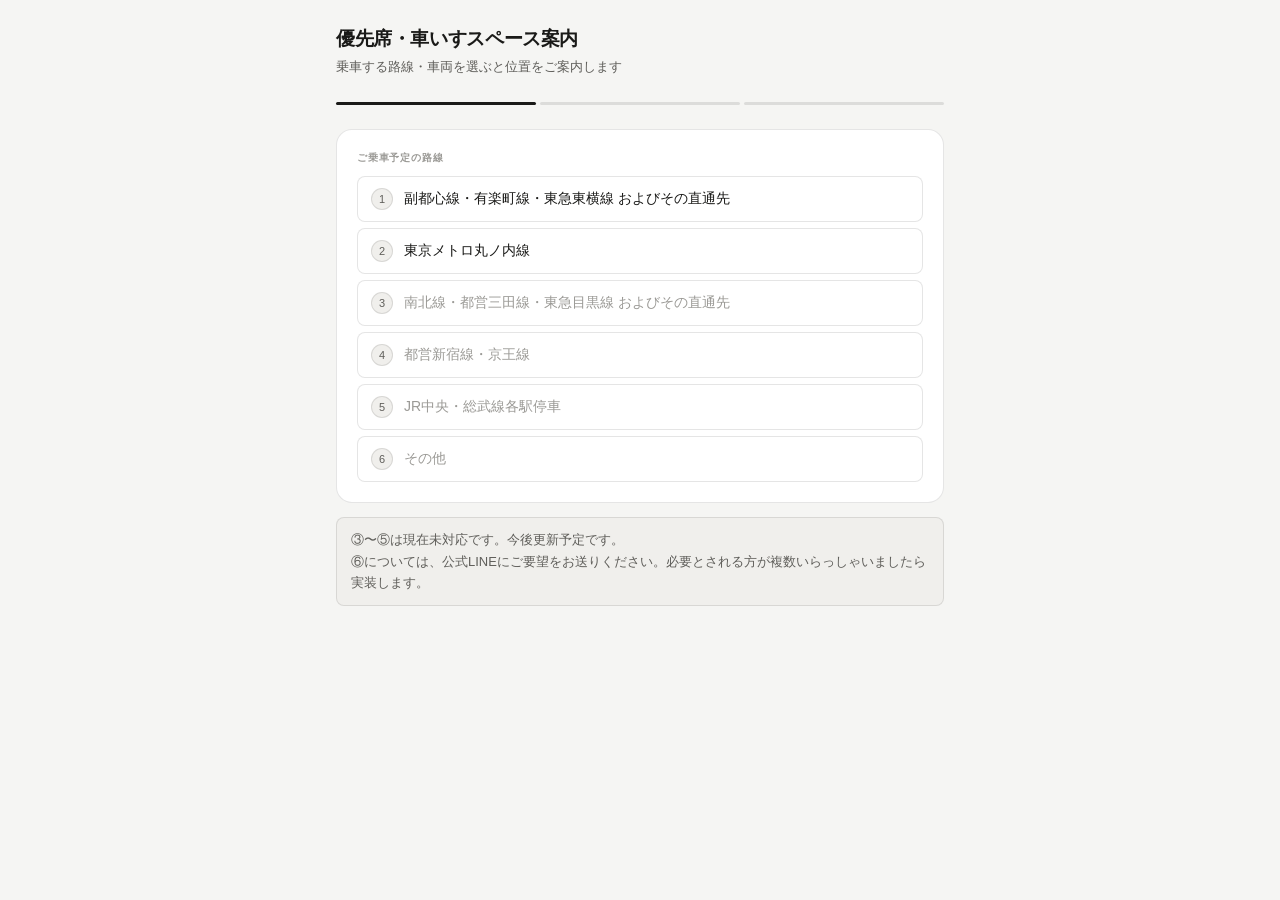
==== index.html @ 3f6dd230 "Rename trainguide.html to index.html" ====
<!DOCTYPE html>
<html lang="ja">
<head>
<meta charset="UTF-8">
<meta name="viewport" content="width=device-width, initial-scale=1.0">
<title>優先席・車いすスペース案内</title>
<style>
/* ── リセット・ベース ── */
*, *::before, *::after { box-sizing: border-box; margin: 0; padding: 0; }
:root {
  --bg: #f5f5f3;
  --surface: #ffffff;
  --surface2: #f0efec;
  --border: rgba(0,0,0,0.10);
  --border2: rgba(0,0,0,0.18);
  --text: #1a1a18;
  --text2: #5f5e5a;
  --text3: #9b9a96;
  --radius-sm: 8px;
  --radius-md: 12px;
  --radius-lg: 16px;
  --green: #1D9E75;
  --green-light: #9FE1CB;
  --green-bg: #E1F5EE;
  --blue: #185FA5;
  --blue-light: #B5D4F4;
  --blue-bg: #E6F1FB;
  --amber: #BA7517;
  --amber-light: #FAC775;
  --amber-bg: #FAEEDA;
  --car-base: #e8e7e2;
  --car-border: #c8c7c2;
}
@media (prefers-color-scheme: dark) {
  :root {
    --bg: #1c1c1a;
    --surface: #2a2a28;
    --surface2: #333330;
    --border: rgba(255,255,255,0.10);
    --border2: rgba(255,255,255,0.18);
    --text: #f0efec;
    --text2: #a8a7a2;
    --text3: #6a6966;
    --car-base: #3a3a38;
    --car-border: #555553;
  }
}
body {
  font-family: 'Hiragino Sans', 'Noto Sans JP', sans-serif;
  background: var(--bg);
  color: var(--text);
  min-height: 100vh;
  font-size: 15px;
  line-height: 1.6;
}
.app {
  max-width: 640px;
  margin: 0 auto;
  padding: 1.5rem 1rem 4rem;
}

/* ── ヘッダー ── */
.header { margin-bottom: 1.5rem; }
.header h1 {
  font-size: 19px;
  font-weight: 600;
  letter-spacing: -0.02em;
  color: var(--text);
  margin-bottom: 3px;
}
.header p {
  font-size: 13px;
  color: var(--text2);
}

/* ── ステップバー ── */
.step-bar { display: flex; gap: 4px; margin-bottom: 1.5rem; }
.step-seg {
  height: 3px;
  flex: 1;
  border-radius: 2px;
  background: var(--border);
  transition: background 0.3s;
}
.step-seg.done { background: var(--text2); }
.step-seg.active { background: var(--text); }

/* ── カード ── */
.card {
  background: var(--surface);
  border: 0.5px solid var(--border);
  border-radius: var(--radius-lg);
  padding: 1.25rem;
  margin-bottom: 0.875rem;
  animation: fadeUp 0.18s ease both;
}
@keyframes fadeUp {
  from { opacity: 0; transform: translateY(8px); }
  to   { opacity: 1; transform: translateY(0); }
}
.sec-label {
  font-size: 10px;
  font-weight: 600;
  color: var(--text3);
  letter-spacing: 0.08em;
  text-transform: uppercase;
  margin-bottom: 10px;
}

/* ── ボタン ── */
.opt-btn {
  display: flex;
  align-items: center;
  gap: 11px;
  width: 100%;
  padding: 11px 13px;
  border: 0.5px solid var(--border);
  border-radius: var(--radius-sm);
  background: var(--surface);
  color: var(--text);
  font-size: 14px;
  font-family: inherit;
  cursor: pointer;
  text-align: left;
  transition: background 0.12s, border-color 0.12s;
  margin-bottom: 6px;
}
.opt-btn:last-child { margin-bottom: 0; }
.opt-btn:hover { background: var(--surface2); border-color: var(--border2); }
.opt-btn:active { transform: scale(0.99); }
.opt-btn.muted { color: var(--text3); cursor: default; }
.opt-btn.muted:hover { background: var(--surface); border-color: var(--border); }
.num-badge {
  width: 22px; height: 22px;
  border-radius: 50%;
  background: var(--surface2);
  border: 0.5px solid var(--border);
  display: flex; align-items: center; justify-content: center;
  font-size: 11px;
  color: var(--text2);
  flex-shrink: 0;
}
.color-dot {
  width: 11px; height: 11px;
  border-radius: 50%;
  border: 0.5px solid var(--border2);
  flex-shrink: 0;
}

/* ── 通知 ── */
.notice {
  background: var(--surface2);
  border: 0.5px solid var(--border);
  border-radius: var(--radius-sm);
  padding: 11px 14px;
  font-size: 13px;
  color: var(--text2);
  line-height: 1.65;
  margin-top: 6px;
  animation: fadeUp 0.18s ease both;
}

/* ── 戻るボタン ── */
.back-btn {
  background: none;
  border: none;
  color: var(--text3);
  font-size: 13px;
  font-family: inherit;
  cursor: pointer;
  padding: 0 0 12px;
  display: flex;
  align-items: center;
  gap: 4px;
  transition: color 0.12s;
}
.back-btn:hover { color: var(--text); }

/* ── 数字入力 ── */
.digit-row { display: flex; gap: 6px; margin-bottom: 1rem; }
.digit-box {
  width: 46px; height: 54px;
  border: 0.5px solid var(--border);
  border-radius: var(--radius-sm);
  background: var(--surface);
  display: flex; align-items: center; justify-content: center;
  font-size: 21px;
  font-weight: 600;
  color: var(--text);
  position: relative;
  flex-shrink: 0;
  transition: border-color 0.15s, background 0.15s;
}
.digit-box.active { border-color: var(--text2); border-width: 1.5px; }
.digit-box.filled { background: var(--surface2); }
.digit-label {
  font-size: 9px;
  color: var(--text3);
  position: absolute;
  bottom: 4px;
  left: 0; right: 0;
  text-align: center;
}
.keypad { display: grid; grid-template-columns: repeat(6, 1fr); gap: 5px; margin-bottom: 10px; }
.key-btn {
  padding: 11px 4px;
  border: 0.5px solid var(--border);
  border-radius: var(--radius-sm);
  background: var(--surface);
  color: var(--text);
  font-size: 15px;
  font-family: inherit;
  cursor: pointer;
  text-align: center;
  transition: background 0.1s;
  user-select: none;
}
.key-btn:hover { background: var(--surface2); }
.key-btn:active { transform: scale(0.94); }
.key-btn.del { font-size: 13px; color: var(--text2); }
.key-btn.disabled { opacity: 0.2; pointer-events: none; }
.cand-list { margin-top: 8px; }
.cand-item {
  font-size: 13px;
  color: var(--text2);
  padding: 5px 0;
  border-bottom: 0.5px solid var(--border);
  display: flex; align-items: center; gap: 8px;
}
.cand-item:last-child { border-bottom: none; }
.cand-dot { width: 5px; height: 5px; border-radius: 50%; background: var(--border2); flex-shrink: 0; }

/* ── 結果 ── */
.result-card {
  background: var(--surface);
  border: 0.5px solid var(--border);
  border-radius: var(--radius-lg);
  padding: 1.25rem;
  animation: fadeUp 0.2s ease both;
}
.train-name { font-size: 18px; font-weight: 600; letter-spacing: -0.01em; margin-bottom: 3px; }
.train-meta { font-size: 12px; color: var(--text2); margin-bottom: 1.1rem; }
.badge {
  display: inline-block;
  font-size: 11px;
  padding: 2px 8px;
  border-radius: var(--radius-sm);
  margin-left: 6px;
  background: var(--surface2);
  color: var(--text2);
  border: 0.5px solid var(--border);
  font-weight: 400;
  vertical-align: middle;
}
.divider { border: none; border-top: 0.5px solid var(--border); margin: 1rem 0; }
.info-block { margin-bottom: 1rem; }
.info-label {
  font-size: 10px;
  font-weight: 600;
  color: var(--text3);
  margin-bottom: 6px;
  letter-spacing: 0.07em;
  text-transform: uppercase;
}
.info-value { font-size: 14px; color: var(--text); line-height: 1.65; }
.info-value.pending { color: var(--text3); font-style: italic; }
.reset-btn {
  margin-top: 1rem;
  padding: 10px 20px;
  border: 0.5px solid var(--border2);
  border-radius: var(--radius-sm);
  background: var(--surface);
  color: var(--text);
  font-size: 14px;
  font-family: inherit;
  cursor: pointer;
  transition: background 0.12s;
}
.reset-btn:hover { background: var(--surface2); }

/* ── 断面図 ── */
.diagram-wrap { overflow-x: auto; padding: 4px 0 8px; margin-bottom: 4px; }
.direction-row {
  display: flex;
  justify-content: space-between;
  font-size: 11px;
  color: var(--text2);
  margin-bottom: 6px;
  gap: 8px;
}
.dir-label { display: flex; align-items: center; gap: 4px; line-height: 1.3; }
.dir-label.right { text-align: right; flex-direction: row-reverse; }
.legend {
  display: flex;
  flex-wrap: wrap;
  gap: 10px 16px;
  margin-top: 10px;
  padding-top: 10px;
  border-top: 0.5px solid var(--border);
}
.legend-item { display: flex; align-items: center; gap: 6px; font-size: 12px; color: var(--text2); }
.legend-swatch {
  width: 14px; height: 14px;
  border-radius: 3px;
  flex-shrink: 0;
}
</style>
</head>
<body>
<div class="app">
  <div class="header">
    <h1>優先席・車いすスペース案内</h1>
    <p>乗車する路線・車両を選ぶと位置をご案内します</p>
  </div>
  <div class="step-bar" id="stepBar"></div>
  <div id="content"></div>
</div>

<script>
// ═══════════════════════════════════════════════════════
// 車両データ
// ═══════════════════════════════════════════════════════

// zone 種類: 'priority'=優先席, 'wheelchair'=車いすスペース/フリースペース, 'furiai'=ふれあいゾーン
// zones: [{car, door, type}]  door: 1-4 or 'end'(車端)
// priority_text: 優先席の文章説明
// wheelchair_text: 車いすスペースの文章説明

const TRAINS = [
  // ── 横浜高速 ──────────────────────────────────────
  { id:'y500', name:'Y500系', company:'横浜高速鉄道', cars:8,
    bandColor:'#3A8CD4', bandNote:'青・黄色中心',
    zones:[
      {car:2, door:4, type:'wheelchair'},
      {car:7, door:1, type:'wheelchair'},
    ],
    wheelchair_text:'2号車4番ドア・7号車1番ドア',
    priority_text:'1〜7号車 4番ドア・8号車 1番ドア',
    priority_doors: [{car:1,door:4},{car:2,door:4},{car:3,door:4},{car:4,door:4},{car:5,door:4},{car:6,door:4},{car:7,door:4},{car:8,door:1}],
    match: d=>d[0]==='Y'&&d.length===1,
    partial: d=>!d.length||(d.length===1&&d[0]==='Y') },

  // ── 東京メトロ ────────────────────────────────────
  { id:'10000', name:'10000系', company:'東京メトロ', cars:10,
    bandColor:'#8B6914', bandNote:'ブラウン・ゴールド',
    zones:[
      {car:2, door:4, type:'wheelchair'},
      {car:9, door:1, type:'wheelchair'},
    ],
    wheelchair_text:'2号車4番ドア・9号車1番ドア',
    priority_text:'1〜9号車 4番ドア・10号車 1番ドア',
    priority_doors:[{car:1,door:4},{car:2,door:4},{car:3,door:4},{car:4,door:4},{car:5,door:4},{car:6,door:4},{car:7,door:4},{car:8,door:4},{car:9,door:4},{car:10,door:1}],
    match: d=>d[0]==='1'&&d[1]==='0'&&d.length===2,
    partial: d=>{if(!d.length)return true;if(d[0]!=='1')return false;if(d.length===1)return true;return d[1]==='0'&&d.length<=2} },

  { id:'17000', name:'17000系', company:'東京メトロ', cars:10,
    bandColor:'#8B6914', bandNote:'ブラウン・ゴールド',
    zones:[
      {car:1, door:4, type:'wheelchair'},{car:2, door:4, type:'wheelchair'},
      {car:3, door:1, type:'wheelchair'},{car:4, door:1, type:'wheelchair'},
      {car:5, door:1, type:'wheelchair'},{car:6, door:1, type:'wheelchair'},
      {car:7, door:1, type:'wheelchair'},{car:8, door:1, type:'wheelchair'},
      {car:9, door:1, type:'wheelchair'},{car:10,door:1, type:'wheelchair'},
    ],
    wheelchair_text:'1・2号車は4番ドア、3〜10号車は1番ドア',
    priority_text:'全車両 車端部（編成端を除く）',
    priority_doors:'all_end',
    match: d=>d[0]==='1'&&d[1]==='7'&&/[0-9]/.test(d[2]||'x')&&d[3]==='0'&&d.length===4,
    partial: d=>{if(!d.length)return true;if(d[0]!=='1')return false;if(d.length===1)return true;if(d[1]!=='7')return false;if(d.length===2)return true;if(!/[0-9]/.test(d[2]))return false;if(d.length===3)return true;return d[3]==='0'&&d.length<=4} },

  { id:'17080', name:'17080系', company:'東京メトロ', cars:8,
    bandColor:'#8B6914', bandNote:'ブラウン・ゴールド',
    zones:[
      {car:1, door:4, type:'wheelchair'},{car:2, door:4, type:'wheelchair'},
      {car:3, door:1, type:'wheelchair'},{car:4, door:1, type:'wheelchair'},
      {car:5, door:1, type:'wheelchair'},{car:6, door:1, type:'wheelchair'},
      {car:7, door:1, type:'wheelchair'},{car:8, door:1, type:'wheelchair'},
    ],
    wheelchair_text:'1・2号車は4番ドア、3〜8号車は1番ドア',
    priority_text:'全車両 車端部（編成端を除く）',
    priority_doors:'all_end',
    match: d=>d[0]==='1'&&d[1]==='7'&&/[0-9]/.test(d[2]||'x')&&d[3]==='8'&&d.length===4,
    partial: d=>{if(!d.length)return true;if(d[0]!=='1')return false;if(d.length===1)return true;if(d[1]!=='7')return false;if(d.length===2)return true;if(!/[0-9]/.test(d[2]))return false;if(d.length===3)return true;return d[3]==='8'&&d.length<=4} },

  // ── 相鉄 ──────────────────────────────────────────
  { id:'20000', name:'20000系', company:'相鉄', cars:10,
    bandColor:'#1A3A6B', bandNote:'全面濃い青',
    zones:[
      {car:1, door:4, type:'wheelchair'},
      ...Array.from({length:9},(_,i)=>({car:i+2, door:1, type:'wheelchair'})),
    ],
    wheelchair_text:'1号車は4番ドア、2〜10号車は1番ドア',
    priority_text:'全車両 車端部（編成端を除く）',
    priority_doors:'all_end',
    match: d=>d[0]==='2'&&d.length===1,
    partial: d=>!d.length||(d.length===1&&d[0]==='2') },

  // ── 東急 4000番台 ─────────────────────────────────
  { id:'5050_4000_qno', name:'5050系4000番台', company:'東急', cars:10, note:'Qシートなし',
    bandColor:'#e85d6a', bandNote:'赤・ピンク',
    zones:[
      {car:2, door:4, type:'wheelchair'},
      {car:9, door:1, type:'wheelchair'},
    ],
    wheelchair_text:'2号車4番ドア・9号車1番ドア',
    priority_text:'1〜9号車 4番ドア・10号車 1番ドア',
    priority_doors:[{car:1,door:4},{car:2,door:4},{car:3,door:4},{car:4,door:4},{car:5,door:4},{car:6,door:4},{car:7,door:4},{car:8,door:4},{car:9,door:4},{car:10,door:1}],
    match: d=>d[0]==='4'&&/[0-9]/.test(d[1]||'x')&&d[2]==='1'&&/[01]/.test(d[3]||'x')&&d.length===4,
    partial: d=>{if(!d.length)return true;if(d[0]!=='4')return false;if(d.length===1)return true;if(!/[0-9]/.test(d[1]))return false;if(d.length===2)return true;if(d[2]!=='1')return false;if(d.length===3)return true;return /[01]/.test(d[3])&&d.length<=4} },

  { id:'5050_4000_q', name:'5050系4000番台', company:'東急', cars:10, note:'Qシートあり',
    bandColor:'#e85d6a', bandNote:'赤・ピンク',
    zones:[
      {car:2, door:4, type:'wheelchair'},
      {car:9, door:1, type:'wheelchair'},
    ],
    wheelchair_text:'2号車4番ドア・9号車1番ドア',
    priority_text:'1〜9号車 4番ドア・10号車 1番ドア',
    priority_doors:[{car:1,door:4},{car:2,door:4},{car:3,door:4},{car:4,door:4},{car:5,door:4},{car:6,door:4},{car:7,door:4},{car:8,door:4},{car:9,door:4},{car:10,door:1}],
    match: d=>d[0]==='4'&&/[0-9]/.test(d[1]||'x')&&d[2]==='1'&&/[2-5]/.test(d[3]||'x')&&d.length===4,
    partial: d=>{if(!d.length)return true;if(d[0]!=='4')return false;if(d.length===1)return true;if(!/[0-9]/.test(d[1]))return false;if(d.length===2)return true;if(d[2]!=='1')return false;if(d.length===3)return true;return /[2-5]/.test(d[3])&&d.length<=4} },

  // ── 西武 ──────────────────────────────────────────
  { id:'40000', name:'40000系', company:'西武', cars:10, note:'Qシート6席',
    bandColor:null, bandNote:'ドアのみカラフル',
    zones:null,
    wheelchair_text:'調査中',
    priority_text:'調査中',
    priority_doors:null,
    match: d=>d[0]==='4'&&d[1]==='0'&&/[0-9]/.test(d[2]||'x')&&/[0-9]/.test(d[3]||'x')&&/[1-6]/.test(d[4]||'x')&&d.length===5,
    partial: d=>{if(!d.length)return true;if(d[0]!=='4')return false;if(d.length===1)return true;if(d[1]!=='0')return false;if(d.length===2)return true;if(!/[0-9]/.test(d[2]))return false;if(d.length===3)return true;if(!/[0-9]/.test(d[3]))return false;if(d.length===4)return true;return /[1-6]/.test(d[4])&&d.length<=5} },

  { id:'40050', name:'40050系', company:'西武', cars:10, note:'Qシート7席',
    bandColor:null, bandNote:'ドアのみカラフル',
    zones:[
      {car:1, door:4, type:'wheelchair'},{car:2, door:4, type:'wheelchair'},
      ...Array.from({length:8},(_,i)=>({car:i+3, door:i+3<=9?1:'partner', type:'wheelchair'})),
    ],
    wheelchair_text:'1・2号車は4番ドア、3〜9号車は1番ドア、10号車はパートナーゾーン',
    priority_text:'全車両 車端部（編成端を除く）',
    priority_doors:'all_end',
    match: d=>d[0]==='4'&&d[1]==='0'&&/[0-9]/.test(d[2]||'x')&&/[56]/.test(d[3]||'x')&&/[1-9]/.test(d[4]||'x')&&d.length===5,
    partial: d=>{if(!d.length)return true;if(d[0]!=='4')return false;if(d.length===1)return true;if(d[1]!=='0')return false;if(d.length===2)return true;if(!/[0-9]/.test(d[2]))return false;if(d.length===3)return true;if(!/[56]/.test(d[3]))return false;if(d.length===4)return true;return /[1-9]/.test(d[4])&&d.length<=5} },

  // ── 東急 5000系 ───────────────────────────────────
  { id:'5000', name:'5000系', company:'東急', cars:8,
    bandColor:'#e85d6a', bandNote:'赤・ピンク',
    zones:[
      {car:2, door:4, type:'wheelchair'},
      {car:7, door:1, type:'wheelchair'},
    ],
    wheelchair_text:'2号車4番ドア・7号車1番ドア',
    priority_text:'1〜7号車 4番ドア・8号車 1番ドア',
    priority_doors:[{car:1,door:4},{car:2,door:4},{car:3,door:4},{car:4,door:4},{car:5,door:4},{car:6,door:4},{car:7,door:4},{car:8,door:1}],
    match: d=>d[0]==='5'&&/[0-9]/.test(d[1]||'x')&&/[12]/.test(d[2]||'x')&&d.length===3,
    partial: d=>{if(!d.length)return true;if(d[0]!=='5')return false;if(d.length===1)return true;if(!/[0-9]/.test(d[1]))return false;if(d.length===2)return true;return /[12]/.test(d[2])&&d.length<=3} },

  { id:'5177', name:'5050系（5177f/78f）', company:'東急', cars:8,
    bandColor:'#e85d6a', bandNote:'赤・ピンク',
    zones:[
      {car:1, door:4, type:'wheelchair'},{car:2, door:4, type:'wheelchair'},
      ...Array.from({length:6},(_,i)=>({car:i+3, door:1, type:'wheelchair'})),
    ],
    wheelchair_text:'1・2号車は4番ドア、3〜8号車は1番ドア',
    priority_text:'1〜7号車 4番ドア・8号車 1番ドア',
    priority_doors:[{car:1,door:4},{car:2,door:4},{car:3,door:4},{car:4,door:4},{car:5,door:4},{car:6,door:4},{car:7,door:4},{car:8,door:1}],
    match: d=>d[0]==='5'&&/[0-9]/.test(d[1]||'x')&&d[2]==='7'&&/[78]/.test(d[3]||'x')&&d.length===4,
    partial: d=>{if(!d.length)return true;if(d[0]!=='5')return false;if(d.length===1)return true;if(!/[0-9]/.test(d[1]))return false;if(d.length===2)return true;if(d[2]!=='7')return false;if(d.length===3)return true;return /[78]/.test(d[3])&&d.length<=4} },

  { id:'5050_56', name:'5050系', company:'東急', cars:8,
    bandColor:'#e85d6a', bandNote:'赤・ピンク',
    zones:[
      {car:2, door:4, type:'wheelchair'},
      {car:7, door:1, type:'wheelchair'},
    ],
    wheelchair_text:'2号車4番ドア・7号車1番ドア',
    priority_text:'1〜7号車 4番ドア・8号車 1番ドア',
    priority_doors:[{car:1,door:4},{car:2,door:4},{car:3,door:4},{car:4,door:4},{car:5,door:4},{car:6,door:4},{car:7,door:4},{car:8,door:1}],
    match: d=>d[0]==='5'&&/[0-9]/.test(d[1]||'x')&&/[56]/.test(d[2]||'x')&&d.length===3,
    partial: d=>{if(!d.length)return true;if(d[0]!=='5')return false;if(d.length===1)return true;if(!/[0-9]/.test(d[1]))return false;if(d.length===2)return true;return /[56]/.test(d[2])&&d.length<=3} },

  { id:'5050_70_6', name:'5050系', company:'東急', cars:8,
    bandColor:'#e85d6a', bandNote:'赤・ピンク',
    zones:[
      {car:2, door:4, type:'wheelchair'},
      {car:7, door:1, type:'wheelchair'},
    ],
    wheelchair_text:'2号車4番ドア・7号車1番ドア',
    priority_text:'1〜7号車 4番ドア・8号車 1番ドア',
    priority_doors:[{car:1,door:4},{car:2,door:4},{car:3,door:4},{car:4,door:4},{car:5,door:4},{car:6,door:4},{car:7,door:4},{car:8,door:1}],
    match: d=>d[0]==='5'&&/[0-9]/.test(d[1]||'x')&&d[2]==='7'&&/[0-6]/.test(d[3]||'x')&&d.length===4,
    partial: d=>{if(!d.length)return true;if(d[0]!=='5')return false;if(d.length===1)return true;if(!/[0-9]/.test(d[1]))return false;if(d.length===2)return true;if(d[2]!=='7')return false;if(d.length===3)return true;return /[0-6]/.test(d[3])&&d.length<=4} },

  // ── 東武 ──────────────────────────────────────────
  { id:'50070', name:'50070系', company:'東武', cars:10,
    bandColor:'#E07320', bandNote:'オレンジ',
    zones:null,
    wheelchair_text:'調査中',
    priority_text:'調査中',
    priority_doors:null,
    match: d=>d[0]==='5'&&/[0-9]/.test(d[1]||'x')&&d[2]==='0'&&d[3]==='7'&&d.length===4,
    partial: d=>{if(!d.length)return true;if(d[0]!=='5')return false;if(d.length===1)return true;if(!/[0-9]/.test(d[1]))return false;if(d.length===2)return true;if(d[2]!=='0')return false;if(d.length===3)return true;return d[3]==='7'&&d.length<=4} },

  { id:'6000', name:'6000系', company:'西武', cars:10,
    bandColor:'#2E72B8', bandNote:'青',
    zones:[
      {car:2, door:4, type:'wheelchair'},
      {car:9, door:1, type:'wheelchair'},
    ],
    wheelchair_text:'2号車4番ドア・9号車1番ドア',
    priority_text:'奇数号車 4番ドア・偶数号車 1番ドア',
    priority_doors:[{car:1,door:4},{car:2,door:1},{car:3,door:4},{car:4,door:1},{car:5,door:4},{car:6,door:1},{car:7,door:4},{car:8,door:1},{car:9,door:4},{car:10,door:1}],
    match: d=>d[0]==='6'&&d.length===1,
    partial: d=>!d.length||(d.length===1&&d[0]==='6') },

  { id:'9000', name:'9000系', company:'東武', cars:10,
    bandColor:'#8B2A5C', bandNote:'赤紫',
    zones:[
      {car:2, door:1, type:'wheelchair'},
      {car:9, door:4, type:'wheelchair'},
    ],
    wheelchair_text:'2号車1番ドア・9号車4番ドア',
    priority_text:'1〜9号車 4番ドア・10号車 1番ドア',
    priority_doors:[{car:1,door:4},{car:2,door:4},{car:3,door:4},{car:4,door:4},{car:5,door:4},{car:6,door:4},{car:7,door:4},{car:8,door:4},{car:9,door:4},{car:10,door:1}],
    match: d=>d[0]==='9'&&/[0-9]/.test(d[1]||'x')&&d[2]==='0'&&d.length===3,
    partial: d=>{if(!d.length)return true;if(d[0]!=='9')return false;if(d.length===1)return true;if(!/[0-9]/.test(d[1]))return false;if(d.length===2)return true;return d[2]==='0'&&d.length<=3} },

  { id:'9050', name:'9050系', company:'東武', cars:10,
    bandColor:'#8B2A5C', bandNote:'赤紫',
    zones:null,
    wheelchair_text:'調査中',
    priority_text:'調査中',
    priority_doors:null,
    match: d=>d[0]==='9'&&/[0-9]/.test(d[1]||'x')&&d[2]==='5'&&d.length===3,
    partial: d=>{if(!d.length)return true;if(d[0]!=='9')return false;if(d.length===1)return true;if(!/[0-9]/.test(d[1]))return false;if(d.length===2)return true;return d[2]==='5'&&d.length<=3} },

  // ── ラッピング（見た目検索のみ）────────────────────
  { id:'aogaeru', name:'青ガエル', company:'東急', cars:8, visualOnly:true,
    bandColor:'#3a8a3a', bandNote:'全面緑',
    zones:[{car:2,door:4,type:'wheelchair'},{car:7,door:1,type:'wheelchair'}],
    wheelchair_text:'2号車4番ドア・7号車1番ドア',
    priority_text:'1〜7号車 4番ドア・8号車 1番ドア',
    priority_doors:[{car:1,door:4},{car:2,door:4},{car:3,door:4},{car:4,door:4},{car:5,door:4},{car:6,door:4},{car:7,door:4},{car:8,door:1}] },
  { id:'sdgs', name:'SDGsトレイン', company:'東急', cars:8, visualOnly:true,
    bandColor:null, bandNote:'カラフル',
    zones:[{car:2,door:4,type:'wheelchair'},{car:7,door:1,type:'wheelchair'}],
    wheelchair_text:'2号車4番ドア・7号車1番ドア',
    priority_text:'1〜7号車 4番ドア・8号車 1番ドア',
    priority_doors:[{car:1,door:4},{car:2,door:4},{car:3,door:4},{car:4,door:4},{car:5,door:4},{car:6,door:4},{car:7,door:4},{car:8,door:1}] },
  { id:'hito', name:'「人へ、街へ、未来へ。」彩を描く特別な電車', company:'東急', cars:10, visualOnly:true,
    bandColor:null, bandNote:'カラフル',
    zones:[{car:2,door:4,type:'wheelchair'},{car:9,door:1,type:'wheelchair'}],
    wheelchair_text:'2号車4番ドア・9号車1番ドア',
    priority_text:'1〜9号車 4番ドア・10号車 1番ドア',
    priority_doors:[{car:1,door:4},{car:2,door:4},{car:3,door:4},{car:4,door:4},{car:5,door:4},{car:6,door:4},{car:7,door:4},{car:8,door:4},{car:9,door:4},{car:10,door:1}] },
  { id:'shinkansen', name:'新幹線デザイン', company:'東急', cars:10, visualOnly:true,
    bandColor:'#ffffff', bandNote:'白地に青線2本',
    zones:[{car:2,door:4,type:'wheelchair'},{car:9,door:1,type:'wheelchair'}],
    wheelchair_text:'2号車4番ドア・9号車1番ドア',
    priority_text:'1〜9号車 4番ドア・10号車 1番ドア',
    priority_doors:[{car:1,door:4},{car:2,door:4},{car:3,door:4},{car:4,door:4},{car:5,door:4},{car:6,door:4},{car:7,door:4},{car:8,door:4},{car:9,door:4},{car:10,door:1}] },
  { id:'ltrain', name:'L-train', company:'西武', cars:10, visualOnly:true,
    bandColor:null, bandNote:'Lions柄',
    zones:[{car:1,door:4,type:'wheelchair'},{car:2,door:4,type:'wheelchair'},{car:3,door:1,type:'wheelchair'},{car:4,door:1,type:'wheelchair'},{car:5,door:1,type:'wheelchair'},{car:6,door:1,type:'wheelchair'},{car:7,door:1,type:'wheelchair'},{car:8,door:1,type:'wheelchair'},{car:9,door:1,type:'wheelchair'},{car:10,door:'partner',type:'wheelchair'}],
    wheelchair_text:'1・2号車は4番ドア、3〜9号車は1番ドア、10号車はパートナーゾーン',
    priority_text:'全車両 車端部（編成端を除く）',
    priority_doors:'all_end' },
];

// 丸ノ内線専用データ
const MARUNOUCHI = {
  name:'2000系', company:'東京メトロ', cars:6,
  wheelchair_text:'1〜5号車：池袋寄り車端 フリースペース＋車いすスペース\n6号車：荻窪・方南町寄り車端 フリースペース＋車いすスペース',
  priority_text:'調査中',
  zones:[
    // 1-5号車: 池袋寄り車端 (1番ドア側)
    ...Array.from({length:5},(_,i)=>({car:i+1, door:'end_1', type:'wheelchair'})),
    // 6号車: 荻窪方面寄り (6番ドア側)
    {car:6, door:'end_last', type:'wheelchair'},
  ],
  marunouchi:true,
};

// ═══════════════════════════════════════════════════════
// 見た目検索ツリー
// ═══════════════════════════════════════════════════════

const VISUAL_8 = {
  q:'帯の色は？',
  opts:[
    { label:'赤・ピンク', color:'#e85d6a',
      next:{ q:'特別なラッピングはありますか？',
        opts:[
          { label:'全面緑（青ガエル）', result:'aogaeru' },
          { label:'カラフル（SDGs）', result:'sdgs' },
          { label:'特になし',
            next:{ q:'車両番号の3桁目（10の位）は？',
              opts:[
                { label:'5以上 → 5050系', result:'5050_56' },
                { label:'5未満 → 5000系', result:'5000' },
              ]}}
        ]}},
    { label:'ブラウン・ゴールド', color:'#8B6914', result:'17080' },
    { label:'青・黄色中心', color:'#3A8CD4', result:'y500' },
  ]
};

const VISUAL_10 = {
  q:'帯の色は？',
  opts:[
    { label:'赤・ピンク', color:'#e85d6a',
      next:{ q:'特別なラッピングはありますか？',
        opts:[
          { label:'カラフル（人へ街へ未来へ）', result:'hito' },
          { label:'白地に青線2本（新幹線）', result:'shinkansen' },
          { label:'特になし → 4000番台', result:'5050_4000_qno' },
        ]}},
    { label:'ブラウン・ゴールド', color:'#8B6914',
      next:{ q:'車体上部の形は？',
        opts:[
          { label:'丸みがある → 10000系', result:'10000' },
          { label:'角ばっている → 17000系', result:'17000' },
        ]}},
    { label:'青', color:'#2E72B8', result:'6000' },
    { label:'ドアのみカラフル',
      next:{ q:'Qシートの席数は？',
        opts:[
          { label:'6席 → 40000系', result:'40000' },
          { label:'7席 → 40050系', result:'40050' },
        ]}},
    { label:'Lions柄', result:'ltrain' },
    { label:'赤紫', color:'#8B2A5C',
      next:{ q:'車両番号の3桁目（10の位）は？',
        opts:[
          { label:'0 → 9000系', result:'9000' },
          { label:'5以上 → 9050系', result:'9050' },
        ]}},
    { label:'オレンジ', color:'#E07320', result:'50070' },
    { label:'全面濃い青', color:'#1A3A6B', result:'20000' },
  ]
};

// ═══════════════════════════════════════════════════════
// 断面図を描く
// ═══════════════════════════════════════════════════════

function buildDiagram(train) {
  const cars = train.cars;
  const isMaru = !!train.marunouchi;
  const CAR_W = 54, CAR_H = 56, GAP = 3;
  const TOTAL_W = cars * CAR_W + (cars - 1) * GAP + 2;
  const SVG_H = CAR_H + 16;

  // 各号車のゾーン判定
  const wcSet = new Set();
  const priSet = new Set();
  if (train.zones) {
    train.zones.forEach(z => {
      if (z.type === 'wheelchair') wcSet.add(z.car);
    });
  }
  if (train.priority_doors === 'all_end') {
    for (let i = 1; i <= cars; i++) priSet.add(i);
  } else if (Array.isArray(train.priority_doors)) {
    train.priority_doors.forEach(p => priSet.add(p.car));
  }

  let rects = '';
  for (let i = 0; i < cars; i++) {
    const carNum = i + 1;
    const x = 1 + i * (CAR_W + GAP);
    const isWC = wcSet.has(carNum);
    const isPri = priSet.has(carNum) && !isWC;

    let fill, stroke;
    if (isWC) { fill = '#B5D4F4'; stroke = '#378ADD'; }
    else if (isPri) { fill = '#9FE1CB'; stroke = '#1D9E75'; }
    else { fill = 'var(--car-base)'; stroke = 'var(--car-border)'; }

    // 丸ノ内線フリースペース表示
    let innerRect = '';
    if (isMaru) {
      if (carNum <= 5) {
        innerRect = `<rect x="${x+2}" y="${SVG_H-CAR_H-2+2}" width="8" height="${CAR_H-4}" rx="2" fill="#B5D4F4" opacity="0.9"/>`;
      } else {
        innerRect = `<rect x="${x+CAR_W-10}" y="${SVG_H-CAR_H-2+2}" width="8" height="${CAR_H-4}" rx="2" fill="#B5D4F4" opacity="0.9"/>`;
      }
    }

    rects += `
      <rect x="${x}" y="${SVG_H - CAR_H - 2}" width="${CAR_W}" height="${CAR_H}" rx="4" fill="${fill}" stroke="${stroke}" stroke-width="1"/>
      ${innerRect}
      <text x="${x + CAR_W/2}" y="${SVG_H - CAR_H/2 - 2 + 4}" text-anchor="middle" font-size="12" font-family="sans-serif" fill="${isWC?'#185FA5':isPri?'#0F6E56':'var(--text2)'}">
        ${carNum}
      </text>
    `;
  }

  const svg = `<svg width="${TOTAL_W}" height="${SVG_H}" viewBox="0 0 ${TOTAL_W} ${SVG_H}" xmlns="http://www.w3.org/2000/svg" style="display:block">
    ${rects}
  </svg>`;
  return svg;
}

function buildDirectionRow(cars) {
  const isMaru = cars === 6;
  if (isMaru) {
    return `<div class="direction-row">
      <div class="dir-label">← 池袋方面</div>
      <div class="dir-label right">荻窪・方南町方面 →</div>
    </div>`;
  }
  const right10 = cars === 10
    ? '元町・中華街 / 新木場方面 →'
    : '元町・中華街方面 →';
  return `<div class="direction-row">
    <div class="dir-label">← 飯能・西武秩父<br>和光市・川越市方面</div>
    <div class="dir-label right">${right10}<br>新横浜・海老名・湘南台方面</div>
  </div>`;
}

function buildLegend(train) {
  const isMaru = !!train.marunouchi;
  const hasPri = train.priority_doors && !isMaru;
  const hasWC = train.zones || isMaru;
  let items = [];
  if (hasPri) items.push(`<div class="legend-item"><div class="legend-swatch" style="background:#9FE1CB;border:1px solid #1D9E75"></div>優先席あり</div>`);
  if (hasWC) items.push(`<div class="legend-item"><div class="legend-swatch" style="background:#B5D4F4;border:1px solid #378ADD"></div>車いすスペース / フリースペース</div>`);
  items.push(`<div class="legend-item"><div class="legend-swatch" style="background:#FAC775;border:1px solid #BA7517"></div>ふれあいゾーン（準備中）</div>`);
  items.push(`<div class="legend-item"><div class="legend-swatch" style="background:var(--car-base);border:1px solid var(--car-border)"></div>通常車両</div>`);
  return `<div class="legend">${items.join('')}</div>`;
}

// ═══════════════════════════════════════════════════════
// State
// ═══════════════════════════════════════════════════════

let S = {
  screen: 'line',
  lineId: null,
  method: null,
  digits: [],
  result: null,
  visualCars: null,
  visualPath: [],
  visualNode: null,
};

function getById(id) { return TRAINS.find(t => t.id === id); }
function getCands(ds) { return TRAINS.filter(t => !t.visualOnly && t.partial(ds)); }
function getMatch(ds) { return TRAINS.find(t => !t.visualOnly && t.match(ds)) || null; }

function pushDigit(ch) {
  if (S.digits.length >= 5) return;
  const next = [...S.digits, ch];
  if (getCands(next).length === 0) return;
  S.digits = next;
  const cands = getCands(S.digits);
  const matched = getMatch(S.digits);
  if (matched) { S.result = matched; S.screen = 'result'; }
  else if (cands.length === 1) { S.result = cands[0]; S.screen = 'result'; }
  render();
}
function delDigit() { if (!S.digits.length) return; S.digits = S.digits.slice(0, -1); render(); }

// ═══════════════════════════════════════════════════════
// ステップバー
// ═══════════════════════════════════════════════════════

function renderStepBar() {
  const map = { line:1, method:2, digit:3, visual:3, result:3, marunouchi:3 };
  const active = map[S.screen] || 1;
  document.getElementById('stepBar').innerHTML =
    [1,2,3].map(i => `<div class="step-seg${i < active?' done':i===active?' active':''}"></div>`).join('');
}

// ═══════════════════════════════════════════════════════
// 各画面
// ═══════════════════════════════════════════════════════

function renderLine() {
  const lines = [
    { id:'fukutoshin', label:'副都心線・有楽町線・東急東横線 およびその直通先', active:true },
    { id:'marunouchi', label:'東京メトロ丸ノ内線', active:true, maru:true },
    { id:'namboku',   label:'南北線・都営三田線・東急目黒線 およびその直通先', active:false },
    { id:'shinjuku',  label:'都営新宿線・京王線', active:false },
    { id:'jr',        label:'JR中央・総武線各駅停車', active:false },
    { id:'other',     label:'その他', active:false, other:true },
  ];
  let btns = lines.map((l, i) => {
    if (l.active) {
      const goto = l.maru ? 'marunouchi' : 'method';
      return `<button class="opt-btn" data-goto="${goto}" data-line="${l.id}">
        <span class="num-badge">${i+1}</span>${l.label}</button>`;
    }
    return `<button class="opt-btn muted" disabled>
      <span class="num-badge">${i+1}</span>${l.label}</button>`;
  }).join('');
  return `<div class="card"><p class="sec-label">ご乗車予定の路線</p>${btns}</div>
    <div class="notice">③〜⑤は現在未対応です。今後更新予定です。<br>⑥については、公式LINEにご要望をお送りください。必要とされる方が複数いらっしゃいましたら実装します。</div>`;
}

function renderMethod() {
  return `<button class="back-btn" data-goto="line">← 路線選択に戻る</button>
  <div class="card">
    <p class="sec-label">検索方法を選んでください</p>
    <button class="opt-btn" data-goto="digit"><span class="num-badge">①</span>車両側面にある数字を入力する</button>
    <button class="opt-btn" data-goto="visual"><span class="num-badge">②</span>車両の見た目から検索する</button>
  </div>`;
}

function renderDigit() {
  const cands = getCands(S.digits);
  const allKeys = ['1','2','3','4','5','6','7','8','9','0','Y'];
  const valid = allKeys.filter(k => getCands([...S.digits, k]).length > 0);
  let boxes = '';
  for (let i = 0; i < 5; i++) {
    let cls = 'digit-box'; let v = '';
    if (i < S.digits.length) { cls += ' filled'; v = S.digits[i]; }
    else if (i === S.digits.length) cls += ' active';
    boxes += `<div class="${cls}">${v}<span class="digit-label">${i+1}桁目</span></div>`;
  }
  const rows = [['1','2','3','4','5','6'],['7','8','9','0','Y','⌫']];
  const keys = rows.map(row => row.map(k =>
    k === '⌫'
      ? `<button class="key-btn del" data-dkey="del">⌫</button>`
      : `<button class="key-btn${valid.includes(k)?'':' disabled'}" data-dkey="${k}">${k}</button>`
  ).join('')).join('');
  return `<button class="back-btn" data-goto="method">← 検索方法に戻る</button>
  <div class="card">
    <p class="sec-label">車番を1桁ずつ入力</p>
    <div class="digit-row">${boxes}</div>
    <div class="keypad">${keys}</div>
    ${S.digits.length
      ? `<div class="cand-list"><p style="font-size:11px;color:var(--text3);margin-bottom:5px">候補 ${cands.length}件</p>
          ${cands.map(c=>`<div class="cand-item"><span class="cand-dot"></span>${c.company} ${c.name}${c.note?'（'+c.note+'）':''}</div>`).join('')}</div>`
      : `<p style="font-size:13px;color:var(--text3)">車両側面の番号を1桁ずつ入力してください</p>`}
  </div>`;
}

function renderVisual() {
  if (!S.visualCars) {
    return `<button class="back-btn" data-goto="method">← 検索方法に戻る</button>
    <div class="card">
      <p class="sec-label">両数を選んでください</p>
      <button class="opt-btn" data-vcars="8">8両編成</button>
      <button class="opt-btn" data-vcars="10">10両編成</button>
    </div>`;
  }
  const node = S.visualNode;
  const back = S.visualPath.length === 0 ? '← 両数選択に戻る' : '← 前の質問に戻る';
  const opts = node.opts.map(opt => {
    const dot = opt.color !== undefined
      ? `<span class="color-dot" style="background:${opt.color||'var(--border2)'}"></span>` : '';
    return `<button class="opt-btn" data-vopt='${JSON.stringify(opt)}'>${dot}${opt.label}</button>`;
  }).join('');
  return `<button class="back-btn" data-vback="1">${back}</button>
  <div class="card"><p class="sec-label">${node.q}</p>${opts}</div>`;
}

function renderResultCard(train) {
  const isMaru = !!train.marunouchi;
  const wcText = train.wheelchair_text || '調査中';
  const priText = train.priority_text || '調査中';
  const wcPending = wcText === '調査中';
  const priPending = priText === '調査中';

  const diag = buildDiagram(train);
  const dirRow = buildDirectionRow(train.cars);
  const legend = buildLegend(train);
  const backLabel = isMaru ? '← 路線選択に戻る' : '← 最初からやり直す';
  const backGoto = isMaru ? 'line' : 'method';

  return `<button class="back-btn" data-goto="${backGoto}">${backLabel}</button>
  <div class="result-card">
    <p class="train-name">${train.company} ${train.name}${train.note?`<span class="badge">${train.note}</span>`:''}</p>
    <p class="train-meta">全${train.cars}両編成</p>
    <hr class="divider">
    ${dirRow}
    <div class="diagram-wrap">${diag}</div>
    ${legend}
    <hr class="divider">
    <div class="info-block">
      <p class="info-label">車いすスペース / フリースペース</p>
      <div class="info-value${wcPending?' pending':''}">${wcText.replace(/\n/g,'<br>')}</div>
    </div>
    <div class="info-block">
      <p class="info-label">優先席</p>
      <div class="info-value${priPending?' pending':''}">${priText}</div>
    </div>
  </div>`;
}

// ═══════════════════════════════════════════════════════
// メイン描画 & イベント
// ═══════════════════════════════════════════════════════

function render() {
  renderStepBar();
  const el = document.getElementById('content');
  if (S.screen === 'line')        el.innerHTML = renderLine();
  else if (S.screen === 'method') el.innerHTML = renderMethod();
  else if (S.screen === 'digit')  el.innerHTML = renderDigit();
  else if (S.screen === 'visual') el.innerHTML = renderVisual();
  else if (S.screen === 'marunouchi') el.innerHTML = renderResultCard(MARUNOUCHI);
  else if (S.screen === 'result') el.innerHTML = renderResultCard(S.result);
  bindEvents();
}

function bindEvents() {
  document.querySelectorAll('[data-goto]').forEach(el => {
    el.addEventListener('click', () => {
      const g = el.dataset.goto;
      if (g === 'line')   { S = { screen:'line', lineId:null, method:null, digits:[], result:null, visualCars:null, visualPath:[], visualNode:null }; }
      else if (g === 'method') { S = { ...S, screen:'method', digits:[], result:null, visualCars:null, visualPath:[], visualNode:null }; }
      else if (g === 'digit')  { S = { ...S, screen:'digit', method:'digit', digits:[], result:null }; }
      else if (g === 'visual') { S = { ...S, screen:'visual', method:'visual', visualCars:null, visualPath:[], visualNode:null }; }
      else if (g === 'marunouchi') { S = { ...S, screen:'marunouchi' }; }
      if (el.dataset.line) S.lineId = el.dataset.line;
      render();
    });
  });
  document.querySelectorAll('[data-dkey]').forEach(el => {
    el.addEventListener('click', () => {
      const k = el.dataset.dkey;
      if (k === 'del') delDigit(); else pushDigit(k);
    });
  });
  document.querySelectorAll('[data-vcars]').forEach(el => {
    el.addEventListener('click', () => {
      S.visualCars = parseInt(el.dataset.vcars);
      S.visualPath = [];
      S.visualNode = S.visualCars === 8 ? VISUAL_8 : VISUAL_10;
      render();
    });
  });
  document.querySelectorAll('[data-vopt]').forEach(el => {
    el.addEventListener('click', () => {
      const opt = JSON.parse(el.dataset.vopt);
      if (opt.result) { S.result = getById(opt.result); S.screen = 'result'; }
      else if (opt.next) { S.visualPath.push(S.visualNode); S.visualNode = opt.next; }
      render();
    });
  });
  document.querySelectorAll('[data-vback]').forEach(el => {
    el.addEventListener('click', () => {
      if (S.visualPath.length > 0) S.visualNode = S.visualPath.pop();
      else { S.visualCars = null; S.visualNode = null; }
      render();
    });
  });
}

render();
</script>
</body>
</html>
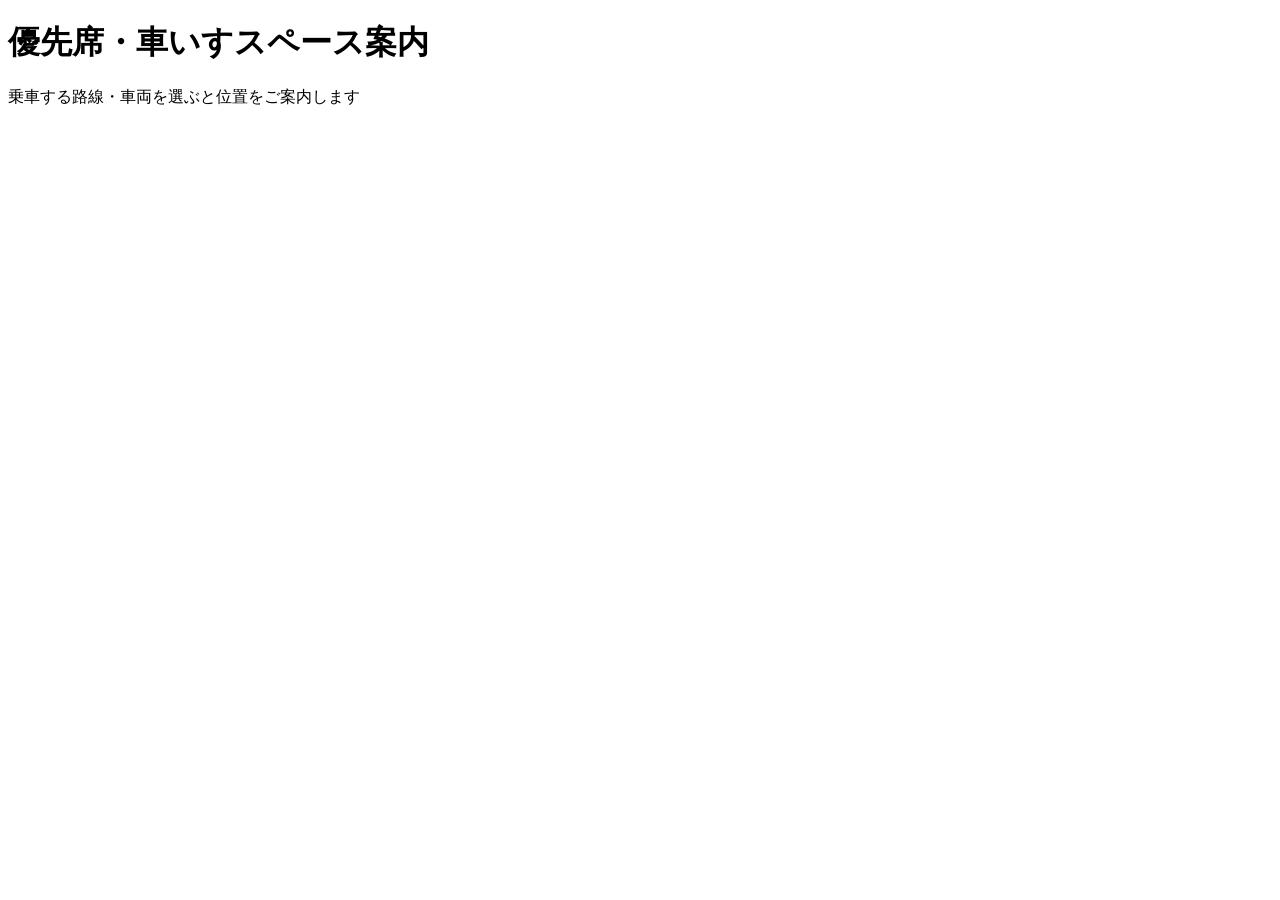
==== commit 7f257c2c: "Update index.html" ====
--- a/index.html
+++ b/index.html
@@ -1,957 +1,22 @@
 <!DOCTYPE html>
 <html lang="ja">
 <head>
-<meta charset="UTF-8">
-<meta name="viewport" content="width=device-width, initial-scale=1.0">
-<title>優先席・車いすスペース案内</title>
-<style>
-/* ── リセット・ベース ── */
-*, *::before, *::after { box-sizing: border-box; margin: 0; padding: 0; }
-:root {
-  --bg: #f5f5f3;
-  --surface: #ffffff;
-  --surface2: #f0efec;
-  --border: rgba(0,0,0,0.10);
-  --border2: rgba(0,0,0,0.18);
-  --text: #1a1a18;
-  --text2: #5f5e5a;
-  --text3: #9b9a96;
-  --radius-sm: 8px;
-  --radius-md: 12px;
-  --radius-lg: 16px;
-  --green: #1D9E75;
-  --green-light: #9FE1CB;
-  --green-bg: #E1F5EE;
-  --blue: #185FA5;
-  --blue-light: #B5D4F4;
-  --blue-bg: #E6F1FB;
-  --amber: #BA7517;
-  --amber-light: #FAC775;
-  --amber-bg: #FAEEDA;
-  --car-base: #e8e7e2;
-  --car-border: #c8c7c2;
-}
-@media (prefers-color-scheme: dark) {
-  :root {
-    --bg: #1c1c1a;
-    --surface: #2a2a28;
-    --surface2: #333330;
-    --border: rgba(255,255,255,0.10);
-    --border2: rgba(255,255,255,0.18);
-    --text: #f0efec;
-    --text2: #a8a7a2;
-    --text3: #6a6966;
-    --car-base: #3a3a38;
-    --car-border: #555553;
-  }
-}
-body {
-  font-family: 'Hiragino Sans', 'Noto Sans JP', sans-serif;
-  background: var(--bg);
-  color: var(--text);
-  min-height: 100vh;
-  font-size: 15px;
-  line-height: 1.6;
-}
-.app {
-  max-width: 640px;
-  margin: 0 auto;
-  padding: 1.5rem 1rem 4rem;
-}
-
-/* ── ヘッダー ── */
-.header { margin-bottom: 1.5rem; }
-.header h1 {
-  font-size: 19px;
-  font-weight: 600;
-  letter-spacing: -0.02em;
-  color: var(--text);
-  margin-bottom: 3px;
-}
-.header p {
-  font-size: 13px;
-  color: var(--text2);
-}
-
-/* ── ステップバー ── */
-.step-bar { display: flex; gap: 4px; margin-bottom: 1.5rem; }
-.step-seg {
-  height: 3px;
-  flex: 1;
-  border-radius: 2px;
-  background: var(--border);
-  transition: background 0.3s;
-}
-.step-seg.done { background: var(--text2); }
-.step-seg.active { background: var(--text); }
-
-/* ── カード ── */
-.card {
-  background: var(--surface);
-  border: 0.5px solid var(--border);
-  border-radius: var(--radius-lg);
-  padding: 1.25rem;
-  margin-bottom: 0.875rem;
-  animation: fadeUp 0.18s ease both;
-}
-@keyframes fadeUp {
-  from { opacity: 0; transform: translateY(8px); }
-  to   { opacity: 1; transform: translateY(0); }
-}
-.sec-label {
-  font-size: 10px;
-  font-weight: 600;
-  color: var(--text3);
-  letter-spacing: 0.08em;
-  text-transform: uppercase;
-  margin-bottom: 10px;
-}
-
-/* ── ボタン ── */
-.opt-btn {
-  display: flex;
-  align-items: center;
-  gap: 11px;
-  width: 100%;
-  padding: 11px 13px;
-  border: 0.5px solid var(--border);
-  border-radius: var(--radius-sm);
-  background: var(--surface);
-  color: var(--text);
-  font-size: 14px;
-  font-family: inherit;
-  cursor: pointer;
-  text-align: left;
-  transition: background 0.12s, border-color 0.12s;
-  margin-bottom: 6px;
-}
-.opt-btn:last-child { margin-bottom: 0; }
-.opt-btn:hover { background: var(--surface2); border-color: var(--border2); }
-.opt-btn:active { transform: scale(0.99); }
-.opt-btn.muted { color: var(--text3); cursor: default; }
-.opt-btn.muted:hover { background: var(--surface); border-color: var(--border); }
-.num-badge {
-  width: 22px; height: 22px;
-  border-radius: 50%;
-  background: var(--surface2);
-  border: 0.5px solid var(--border);
-  display: flex; align-items: center; justify-content: center;
-  font-size: 11px;
-  color: var(--text2);
-  flex-shrink: 0;
-}
-.color-dot {
-  width: 11px; height: 11px;
-  border-radius: 50%;
-  border: 0.5px solid var(--border2);
-  flex-shrink: 0;
-}
-
-/* ── 通知 ── */
-.notice {
-  background: var(--surface2);
-  border: 0.5px solid var(--border);
-  border-radius: var(--radius-sm);
-  padding: 11px 14px;
-  font-size: 13px;
-  color: var(--text2);
-  line-height: 1.65;
-  margin-top: 6px;
-  animation: fadeUp 0.18s ease both;
-}
-
-/* ── 戻るボタン ── */
-.back-btn {
-  background: none;
-  border: none;
-  color: var(--text3);
-  font-size: 13px;
-  font-family: inherit;
-  cursor: pointer;
-  padding: 0 0 12px;
-  display: flex;
-  align-items: center;
-  gap: 4px;
-  transition: color 0.12s;
-}
-.back-btn:hover { color: var(--text); }
-
-/* ── 数字入力 ── */
-.digit-row { display: flex; gap: 6px; margin-bottom: 1rem; }
-.digit-box {
-  width: 46px; height: 54px;
-  border: 0.5px solid var(--border);
-  border-radius: var(--radius-sm);
-  background: var(--surface);
-  display: flex; align-items: center; justify-content: center;
-  font-size: 21px;
-  font-weight: 600;
-  color: var(--text);
-  position: relative;
-  flex-shrink: 0;
-  transition: border-color 0.15s, background 0.15s;
-}
-.digit-box.active { border-color: var(--text2); border-width: 1.5px; }
-.digit-box.filled { background: var(--surface2); }
-.digit-label {
-  font-size: 9px;
-  color: var(--text3);
-  position: absolute;
-  bottom: 4px;
-  left: 0; right: 0;
-  text-align: center;
-}
-.keypad { display: grid; grid-template-columns: repeat(6, 1fr); gap: 5px; margin-bottom: 10px; }
-.key-btn {
-  padding: 11px 4px;
-  border: 0.5px solid var(--border);
-  border-radius: var(--radius-sm);
-  background: var(--surface);
-  color: var(--text);
-  font-size: 15px;
-  font-family: inherit;
-  cursor: pointer;
-  text-align: center;
-  transition: background 0.1s;
-  user-select: none;
-}
-.key-btn:hover { background: var(--surface2); }
-.key-btn:active { transform: scale(0.94); }
-.key-btn.del { font-size: 13px; color: var(--text2); }
-.key-btn.disabled { opacity: 0.2; pointer-events: none; }
-.cand-list { margin-top: 8px; }
-.cand-item {
-  font-size: 13px;
-  color: var(--text2);
-  padding: 5px 0;
-  border-bottom: 0.5px solid var(--border);
-  display: flex; align-items: center; gap: 8px;
-}
-.cand-item:last-child { border-bottom: none; }
-.cand-dot { width: 5px; height: 5px; border-radius: 50%; background: var(--border2); flex-shrink: 0; }
-
-/* ── 結果 ── */
-.result-card {
-  background: var(--surface);
-  border: 0.5px solid var(--border);
-  border-radius: var(--radius-lg);
-  padding: 1.25rem;
-  animation: fadeUp 0.2s ease both;
-}
-.train-name { font-size: 18px; font-weight: 600; letter-spacing: -0.01em; margin-bottom: 3px; }
-.train-meta { font-size: 12px; color: var(--text2); margin-bottom: 1.1rem; }
-.badge {
-  display: inline-block;
-  font-size: 11px;
-  padding: 2px 8px;
-  border-radius: var(--radius-sm);
-  margin-left: 6px;
-  background: var(--surface2);
-  color: var(--text2);
-  border: 0.5px solid var(--border);
-  font-weight: 400;
-  vertical-align: middle;
-}
-.divider { border: none; border-top: 0.5px solid var(--border); margin: 1rem 0; }
-.info-block { margin-bottom: 1rem; }
-.info-label {
-  font-size: 10px;
-  font-weight: 600;
-  color: var(--text3);
-  margin-bottom: 6px;
-  letter-spacing: 0.07em;
-  text-transform: uppercase;
-}
-.info-value { font-size: 14px; color: var(--text); line-height: 1.65; }
-.info-value.pending { color: var(--text3); font-style: italic; }
-.reset-btn {
-  margin-top: 1rem;
-  padding: 10px 20px;
-  border: 0.5px solid var(--border2);
-  border-radius: var(--radius-sm);
-  background: var(--surface);
-  color: var(--text);
-  font-size: 14px;
-  font-family: inherit;
-  cursor: pointer;
-  transition: background 0.12s;
-}
-.reset-btn:hover { background: var(--surface2); }
-
-/* ── 断面図 ── */
-.diagram-wrap { overflow-x: auto; padding: 4px 0 8px; margin-bottom: 4px; }
-.direction-row {
-  display: flex;
-  justify-content: space-between;
-  font-size: 11px;
-  color: var(--text2);
-  margin-bottom: 6px;
-  gap: 8px;
-}
-.dir-label { display: flex; align-items: center; gap: 4px; line-height: 1.3; }
-.dir-label.right { text-align: right; flex-direction: row-reverse; }
-.legend {
-  display: flex;
-  flex-wrap: wrap;
-  gap: 10px 16px;
-  margin-top: 10px;
-  padding-top: 10px;
-  border-top: 0.5px solid var(--border);
-}
-.legend-item { display: flex; align-items: center; gap: 6px; font-size: 12px; color: var(--text2); }
-.legend-swatch {
-  width: 14px; height: 14px;
-  border-radius: 3px;
-  flex-shrink: 0;
-}
-</style>
+  <meta charset="UTF-8">
+  <meta name="viewport" content="width=device-width, initial-scale=1.0">
+  <title>優先席・車いすスペース案内</title>
+  <link rel="stylesheet" href="style.css">
 </head>
 <body>
-<div class="app">
-  <div class="header">
-    <h1>優先席・車いすスペース案内</h1>
-    <p>乗車する路線・車両を選ぶと位置をご案内します</p>
+  <div class="app">
+    <div class="header">
+      <h1>優先席・車いすスペース案内</h1>
+      <p>乗車する路線・車両を選ぶと位置をご案内します</p>
+    </div>
+    <div class="step-bar" id="stepBar"></div>
+    <div id="content"></div>
   </div>
-  <div class="step-bar" id="stepBar"></div>
-  <div id="content"></div>
-</div>
 
-<script>
-// ═══════════════════════════════════════════════════════
-// 車両データ
-// ═══════════════════════════════════════════════════════
-
-// zone 種類: 'priority'=優先席, 'wheelchair'=車いすスペース/フリースペース, 'furiai'=ふれあいゾーン
-// zones: [{car, door, type}]  door: 1-4 or 'end'(車端)
-// priority_text: 優先席の文章説明
-// wheelchair_text: 車いすスペースの文章説明
-
-const TRAINS = [
-  // ── 横浜高速 ──────────────────────────────────────
-  { id:'y500', name:'Y500系', company:'横浜高速鉄道', cars:8,
-    bandColor:'#3A8CD4', bandNote:'青・黄色中心',
-    zones:[
-      {car:2, door:4, type:'wheelchair'},
-      {car:7, door:1, type:'wheelchair'},
-    ],
-    wheelchair_text:'2号車4番ドア・7号車1番ドア',
-    priority_text:'1〜7号車 4番ドア・8号車 1番ドア',
-    priority_doors: [{car:1,door:4},{car:2,door:4},{car:3,door:4},{car:4,door:4},{car:5,door:4},{car:6,door:4},{car:7,door:4},{car:8,door:1}],
-    match: d=>d[0]==='Y'&&d.length===1,
-    partial: d=>!d.length||(d.length===1&&d[0]==='Y') },
-
-  // ── 東京メトロ ────────────────────────────────────
-  { id:'10000', name:'10000系', company:'東京メトロ', cars:10,
-    bandColor:'#8B6914', bandNote:'ブラウン・ゴールド',
-    zones:[
-      {car:2, door:4, type:'wheelchair'},
-      {car:9, door:1, type:'wheelchair'},
-    ],
-    wheelchair_text:'2号車4番ドア・9号車1番ドア',
-    priority_text:'1〜9号車 4番ドア・10号車 1番ドア',
-    priority_doors:[{car:1,door:4},{car:2,door:4},{car:3,door:4},{car:4,door:4},{car:5,door:4},{car:6,door:4},{car:7,door:4},{car:8,door:4},{car:9,door:4},{car:10,door:1}],
-    match: d=>d[0]==='1'&&d[1]==='0'&&d.length===2,
-    partial: d=>{if(!d.length)return true;if(d[0]!=='1')return false;if(d.length===1)return true;return d[1]==='0'&&d.length<=2} },
-
-  { id:'17000', name:'17000系', company:'東京メトロ', cars:10,
-    bandColor:'#8B6914', bandNote:'ブラウン・ゴールド',
-    zones:[
-      {car:1, door:4, type:'wheelchair'},{car:2, door:4, type:'wheelchair'},
-      {car:3, door:1, type:'wheelchair'},{car:4, door:1, type:'wheelchair'},
-      {car:5, door:1, type:'wheelchair'},{car:6, door:1, type:'wheelchair'},
-      {car:7, door:1, type:'wheelchair'},{car:8, door:1, type:'wheelchair'},
-      {car:9, door:1, type:'wheelchair'},{car:10,door:1, type:'wheelchair'},
-    ],
-    wheelchair_text:'1・2号車は4番ドア、3〜10号車は1番ドア',
-    priority_text:'全車両 車端部（編成端を除く）',
-    priority_doors:'all_end',
-    match: d=>d[0]==='1'&&d[1]==='7'&&/[0-9]/.test(d[2]||'x')&&d[3]==='0'&&d.length===4,
-    partial: d=>{if(!d.length)return true;if(d[0]!=='1')return false;if(d.length===1)return true;if(d[1]!=='7')return false;if(d.length===2)return true;if(!/[0-9]/.test(d[2]))return false;if(d.length===3)return true;return d[3]==='0'&&d.length<=4} },
-
-  { id:'17080', name:'17080系', company:'東京メトロ', cars:8,
-    bandColor:'#8B6914', bandNote:'ブラウン・ゴールド',
-    zones:[
-      {car:1, door:4, type:'wheelchair'},{car:2, door:4, type:'wheelchair'},
-      {car:3, door:1, type:'wheelchair'},{car:4, door:1, type:'wheelchair'},
-      {car:5, door:1, type:'wheelchair'},{car:6, door:1, type:'wheelchair'},
-      {car:7, door:1, type:'wheelchair'},{car:8, door:1, type:'wheelchair'},
-    ],
-    wheelchair_text:'1・2号車は4番ドア、3〜8号車は1番ドア',
-    priority_text:'全車両 車端部（編成端を除く）',
-    priority_doors:'all_end',
-    match: d=>d[0]==='1'&&d[1]==='7'&&/[0-9]/.test(d[2]||'x')&&d[3]==='8'&&d.length===4,
-    partial: d=>{if(!d.length)return true;if(d[0]!=='1')return false;if(d.length===1)return true;if(d[1]!=='7')return false;if(d.length===2)return true;if(!/[0-9]/.test(d[2]))return false;if(d.length===3)return true;return d[3]==='8'&&d.length<=4} },
-
-  // ── 相鉄 ──────────────────────────────────────────
-  { id:'20000', name:'20000系', company:'相鉄', cars:10,
-    bandColor:'#1A3A6B', bandNote:'全面濃い青',
-    zones:[
-      {car:1, door:4, type:'wheelchair'},
-      ...Array.from({length:9},(_,i)=>({car:i+2, door:1, type:'wheelchair'})),
-    ],
-    wheelchair_text:'1号車は4番ドア、2〜10号車は1番ドア',
-    priority_text:'全車両 車端部（編成端を除く）',
-    priority_doors:'all_end',
-    match: d=>d[0]==='2'&&d.length===1,
-    partial: d=>!d.length||(d.length===1&&d[0]==='2') },
-
-  // ── 東急 4000番台 ─────────────────────────────────
-  { id:'5050_4000_qno', name:'5050系4000番台', company:'東急', cars:10, note:'Qシートなし',
-    bandColor:'#e85d6a', bandNote:'赤・ピンク',
-    zones:[
-      {car:2, door:4, type:'wheelchair'},
-      {car:9, door:1, type:'wheelchair'},
-    ],
-    wheelchair_text:'2号車4番ドア・9号車1番ドア',
-    priority_text:'1〜9号車 4番ドア・10号車 1番ドア',
-    priority_doors:[{car:1,door:4},{car:2,door:4},{car:3,door:4},{car:4,door:4},{car:5,door:4},{car:6,door:4},{car:7,door:4},{car:8,door:4},{car:9,door:4},{car:10,door:1}],
-    match: d=>d[0]==='4'&&/[0-9]/.test(d[1]||'x')&&d[2]==='1'&&/[01]/.test(d[3]||'x')&&d.length===4,
-    partial: d=>{if(!d.length)return true;if(d[0]!=='4')return false;if(d.length===1)return true;if(!/[0-9]/.test(d[1]))return false;if(d.length===2)return true;if(d[2]!=='1')return false;if(d.length===3)return true;return /[01]/.test(d[3])&&d.length<=4} },
-
-  { id:'5050_4000_q', name:'5050系4000番台', company:'東急', cars:10, note:'Qシートあり',
-    bandColor:'#e85d6a', bandNote:'赤・ピンク',
-    zones:[
-      {car:2, door:4, type:'wheelchair'},
-      {car:9, door:1, type:'wheelchair'},
-    ],
-    wheelchair_text:'2号車4番ドア・9号車1番ドア',
-    priority_text:'1〜9号車 4番ドア・10号車 1番ドア',
-    priority_doors:[{car:1,door:4},{car:2,door:4},{car:3,door:4},{car:4,door:4},{car:5,door:4},{car:6,door:4},{car:7,door:4},{car:8,door:4},{car:9,door:4},{car:10,door:1}],
-    match: d=>d[0]==='4'&&/[0-9]/.test(d[1]||'x')&&d[2]==='1'&&/[2-5]/.test(d[3]||'x')&&d.length===4,
-    partial: d=>{if(!d.length)return true;if(d[0]!=='4')return false;if(d.length===1)return true;if(!/[0-9]/.test(d[1]))return false;if(d.length===2)return true;if(d[2]!=='1')return false;if(d.length===3)return true;return /[2-5]/.test(d[3])&&d.length<=4} },
-
-  // ── 西武 ──────────────────────────────────────────
-  { id:'40000', name:'40000系', company:'西武', cars:10, note:'Qシート6席',
-    bandColor:null, bandNote:'ドアのみカラフル',
-    zones:null,
-    wheelchair_text:'調査中',
-    priority_text:'調査中',
-    priority_doors:null,
-    match: d=>d[0]==='4'&&d[1]==='0'&&/[0-9]/.test(d[2]||'x')&&/[0-9]/.test(d[3]||'x')&&/[1-6]/.test(d[4]||'x')&&d.length===5,
-    partial: d=>{if(!d.length)return true;if(d[0]!=='4')return false;if(d.length===1)return true;if(d[1]!=='0')return false;if(d.length===2)return true;if(!/[0-9]/.test(d[2]))return false;if(d.length===3)return true;if(!/[0-9]/.test(d[3]))return false;if(d.length===4)return true;return /[1-6]/.test(d[4])&&d.length<=5} },
-
-  { id:'40050', name:'40050系', company:'西武', cars:10, note:'Qシート7席',
-    bandColor:null, bandNote:'ドアのみカラフル',
-    zones:[
-      {car:1, door:4, type:'wheelchair'},{car:2, door:4, type:'wheelchair'},
-      ...Array.from({length:8},(_,i)=>({car:i+3, door:i+3<=9?1:'partner', type:'wheelchair'})),
-    ],
-    wheelchair_text:'1・2号車は4番ドア、3〜9号車は1番ドア、10号車はパートナーゾーン',
-    priority_text:'全車両 車端部（編成端を除く）',
-    priority_doors:'all_end',
-    match: d=>d[0]==='4'&&d[1]==='0'&&/[0-9]/.test(d[2]||'x')&&/[56]/.test(d[3]||'x')&&/[1-9]/.test(d[4]||'x')&&d.length===5,
-    partial: d=>{if(!d.length)return true;if(d[0]!=='4')return false;if(d.length===1)return true;if(d[1]!=='0')return false;if(d.length===2)return true;if(!/[0-9]/.test(d[2]))return false;if(d.length===3)return true;if(!/[56]/.test(d[3]))return false;if(d.length===4)return true;return /[1-9]/.test(d[4])&&d.length<=5} },
-
-  // ── 東急 5000系 ───────────────────────────────────
-  { id:'5000', name:'5000系', company:'東急', cars:8,
-    bandColor:'#e85d6a', bandNote:'赤・ピンク',
-    zones:[
-      {car:2, door:4, type:'wheelchair'},
-      {car:7, door:1, type:'wheelchair'},
-    ],
-    wheelchair_text:'2号車4番ドア・7号車1番ドア',
-    priority_text:'1〜7号車 4番ドア・8号車 1番ドア',
-    priority_doors:[{car:1,door:4},{car:2,door:4},{car:3,door:4},{car:4,door:4},{car:5,door:4},{car:6,door:4},{car:7,door:4},{car:8,door:1}],
-    match: d=>d[0]==='5'&&/[0-9]/.test(d[1]||'x')&&/[12]/.test(d[2]||'x')&&d.length===3,
-    partial: d=>{if(!d.length)return true;if(d[0]!=='5')return false;if(d.length===1)return true;if(!/[0-9]/.test(d[1]))return false;if(d.length===2)return true;return /[12]/.test(d[2])&&d.length<=3} },
-
-  { id:'5177', name:'5050系（5177f/78f）', company:'東急', cars:8,
-    bandColor:'#e85d6a', bandNote:'赤・ピンク',
-    zones:[
-      {car:1, door:4, type:'wheelchair'},{car:2, door:4, type:'wheelchair'},
-      ...Array.from({length:6},(_,i)=>({car:i+3, door:1, type:'wheelchair'})),
-    ],
-    wheelchair_text:'1・2号車は4番ドア、3〜8号車は1番ドア',
-    priority_text:'1〜7号車 4番ドア・8号車 1番ドア',
-    priority_doors:[{car:1,door:4},{car:2,door:4},{car:3,door:4},{car:4,door:4},{car:5,door:4},{car:6,door:4},{car:7,door:4},{car:8,door:1}],
-    match: d=>d[0]==='5'&&/[0-9]/.test(d[1]||'x')&&d[2]==='7'&&/[78]/.test(d[3]||'x')&&d.length===4,
-    partial: d=>{if(!d.length)return true;if(d[0]!=='5')return false;if(d.length===1)return true;if(!/[0-9]/.test(d[1]))return false;if(d.length===2)return true;if(d[2]!=='7')return false;if(d.length===3)return true;return /[78]/.test(d[3])&&d.length<=4} },
-
-  { id:'5050_56', name:'5050系', company:'東急', cars:8,
-    bandColor:'#e85d6a', bandNote:'赤・ピンク',
-    zones:[
-      {car:2, door:4, type:'wheelchair'},
-      {car:7, door:1, type:'wheelchair'},
-    ],
-    wheelchair_text:'2号車4番ドア・7号車1番ドア',
-    priority_text:'1〜7号車 4番ドア・8号車 1番ドア',
-    priority_doors:[{car:1,door:4},{car:2,door:4},{car:3,door:4},{car:4,door:4},{car:5,door:4},{car:6,door:4},{car:7,door:4},{car:8,door:1}],
-    match: d=>d[0]==='5'&&/[0-9]/.test(d[1]||'x')&&/[56]/.test(d[2]||'x')&&d.length===3,
-    partial: d=>{if(!d.length)return true;if(d[0]!=='5')return false;if(d.length===1)return true;if(!/[0-9]/.test(d[1]))return false;if(d.length===2)return true;return /[56]/.test(d[2])&&d.length<=3} },
-
-  { id:'5050_70_6', name:'5050系', company:'東急', cars:8,
-    bandColor:'#e85d6a', bandNote:'赤・ピンク',
-    zones:[
-      {car:2, door:4, type:'wheelchair'},
-      {car:7, door:1, type:'wheelchair'},
-    ],
-    wheelchair_text:'2号車4番ドア・7号車1番ドア',
-    priority_text:'1〜7号車 4番ドア・8号車 1番ドア',
-    priority_doors:[{car:1,door:4},{car:2,door:4},{car:3,door:4},{car:4,door:4},{car:5,door:4},{car:6,door:4},{car:7,door:4},{car:8,door:1}],
-    match: d=>d[0]==='5'&&/[0-9]/.test(d[1]||'x')&&d[2]==='7'&&/[0-6]/.test(d[3]||'x')&&d.length===4,
-    partial: d=>{if(!d.length)return true;if(d[0]!=='5')return false;if(d.length===1)return true;if(!/[0-9]/.test(d[1]))return false;if(d.length===2)return true;if(d[2]!=='7')return false;if(d.length===3)return true;return /[0-6]/.test(d[3])&&d.length<=4} },
-
-  // ── 東武 ──────────────────────────────────────────
-  { id:'50070', name:'50070系', company:'東武', cars:10,
-    bandColor:'#E07320', bandNote:'オレンジ',
-    zones:null,
-    wheelchair_text:'調査中',
-    priority_text:'調査中',
-    priority_doors:null,
-    match: d=>d[0]==='5'&&/[0-9]/.test(d[1]||'x')&&d[2]==='0'&&d[3]==='7'&&d.length===4,
-    partial: d=>{if(!d.length)return true;if(d[0]!=='5')return false;if(d.length===1)return true;if(!/[0-9]/.test(d[1]))return false;if(d.length===2)return true;if(d[2]!=='0')return false;if(d.length===3)return true;return d[3]==='7'&&d.length<=4} },
-
-  { id:'6000', name:'6000系', company:'西武', cars:10,
-    bandColor:'#2E72B8', bandNote:'青',
-    zones:[
-      {car:2, door:4, type:'wheelchair'},
-      {car:9, door:1, type:'wheelchair'},
-    ],
-    wheelchair_text:'2号車4番ドア・9号車1番ドア',
-    priority_text:'奇数号車 4番ドア・偶数号車 1番ドア',
-    priority_doors:[{car:1,door:4},{car:2,door:1},{car:3,door:4},{car:4,door:1},{car:5,door:4},{car:6,door:1},{car:7,door:4},{car:8,door:1},{car:9,door:4},{car:10,door:1}],
-    match: d=>d[0]==='6'&&d.length===1,
-    partial: d=>!d.length||(d.length===1&&d[0]==='6') },
-
-  { id:'9000', name:'9000系', company:'東武', cars:10,
-    bandColor:'#8B2A5C', bandNote:'赤紫',
-    zones:[
-      {car:2, door:1, type:'wheelchair'},
-      {car:9, door:4, type:'wheelchair'},
-    ],
-    wheelchair_text:'2号車1番ドア・9号車4番ドア',
-    priority_text:'1〜9号車 4番ドア・10号車 1番ドア',
-    priority_doors:[{car:1,door:4},{car:2,door:4},{car:3,door:4},{car:4,door:4},{car:5,door:4},{car:6,door:4},{car:7,door:4},{car:8,door:4},{car:9,door:4},{car:10,door:1}],
-    match: d=>d[0]==='9'&&/[0-9]/.test(d[1]||'x')&&d[2]==='0'&&d.length===3,
-    partial: d=>{if(!d.length)return true;if(d[0]!=='9')return false;if(d.length===1)return true;if(!/[0-9]/.test(d[1]))return false;if(d.length===2)return true;return d[2]==='0'&&d.length<=3} },
-
-  { id:'9050', name:'9050系', company:'東武', cars:10,
-    bandColor:'#8B2A5C', bandNote:'赤紫',
-    zones:null,
-    wheelchair_text:'調査中',
-    priority_text:'調査中',
-    priority_doors:null,
-    match: d=>d[0]==='9'&&/[0-9]/.test(d[1]||'x')&&d[2]==='5'&&d.length===3,
-    partial: d=>{if(!d.length)return true;if(d[0]!=='9')return false;if(d.length===1)return true;if(!/[0-9]/.test(d[1]))return false;if(d.length===2)return true;return d[2]==='5'&&d.length<=3} },
-
-  // ── ラッピング（見た目検索のみ）────────────────────
-  { id:'aogaeru', name:'青ガエル', company:'東急', cars:8, visualOnly:true,
-    bandColor:'#3a8a3a', bandNote:'全面緑',
-    zones:[{car:2,door:4,type:'wheelchair'},{car:7,door:1,type:'wheelchair'}],
-    wheelchair_text:'2号車4番ドア・7号車1番ドア',
-    priority_text:'1〜7号車 4番ドア・8号車 1番ドア',
-    priority_doors:[{car:1,door:4},{car:2,door:4},{car:3,door:4},{car:4,door:4},{car:5,door:4},{car:6,door:4},{car:7,door:4},{car:8,door:1}] },
-  { id:'sdgs', name:'SDGsトレイン', company:'東急', cars:8, visualOnly:true,
-    bandColor:null, bandNote:'カラフル',
-    zones:[{car:2,door:4,type:'wheelchair'},{car:7,door:1,type:'wheelchair'}],
-    wheelchair_text:'2号車4番ドア・7号車1番ドア',
-    priority_text:'1〜7号車 4番ドア・8号車 1番ドア',
-    priority_doors:[{car:1,door:4},{car:2,door:4},{car:3,door:4},{car:4,door:4},{car:5,door:4},{car:6,door:4},{car:7,door:4},{car:8,door:1}] },
-  { id:'hito', name:'「人へ、街へ、未来へ。」彩を描く特別な電車', company:'東急', cars:10, visualOnly:true,
-    bandColor:null, bandNote:'カラフル',
-    zones:[{car:2,door:4,type:'wheelchair'},{car:9,door:1,type:'wheelchair'}],
-    wheelchair_text:'2号車4番ドア・9号車1番ドア',
-    priority_text:'1〜9号車 4番ドア・10号車 1番ドア',
-    priority_doors:[{car:1,door:4},{car:2,door:4},{car:3,door:4},{car:4,door:4},{car:5,door:4},{car:6,door:4},{car:7,door:4},{car:8,door:4},{car:9,door:4},{car:10,door:1}] },
-  { id:'shinkansen', name:'新幹線デザイン', company:'東急', cars:10, visualOnly:true,
-    bandColor:'#ffffff', bandNote:'白地に青線2本',
-    zones:[{car:2,door:4,type:'wheelchair'},{car:9,door:1,type:'wheelchair'}],
-    wheelchair_text:'2号車4番ドア・9号車1番ドア',
-    priority_text:'1〜9号車 4番ドア・10号車 1番ドア',
-    priority_doors:[{car:1,door:4},{car:2,door:4},{car:3,door:4},{car:4,door:4},{car:5,door:4},{car:6,door:4},{car:7,door:4},{car:8,door:4},{car:9,door:4},{car:10,door:1}] },
-  { id:'ltrain', name:'L-train', company:'西武', cars:10, visualOnly:true,
-    bandColor:null, bandNote:'Lions柄',
-    zones:[{car:1,door:4,type:'wheelchair'},{car:2,door:4,type:'wheelchair'},{car:3,door:1,type:'wheelchair'},{car:4,door:1,type:'wheelchair'},{car:5,door:1,type:'wheelchair'},{car:6,door:1,type:'wheelchair'},{car:7,door:1,type:'wheelchair'},{car:8,door:1,type:'wheelchair'},{car:9,door:1,type:'wheelchair'},{car:10,door:'partner',type:'wheelchair'}],
-    wheelchair_text:'1・2号車は4番ドア、3〜9号車は1番ドア、10号車はパートナーゾーン',
-    priority_text:'全車両 車端部（編成端を除く）',
-    priority_doors:'all_end' },
-];
-
-// 丸ノ内線専用データ
-const MARUNOUCHI = {
-  name:'2000系', company:'東京メトロ', cars:6,
-  wheelchair_text:'1〜5号車：池袋寄り車端 フリースペース＋車いすスペース\n6号車：荻窪・方南町寄り車端 フリースペース＋車いすスペース',
-  priority_text:'調査中',
-  zones:[
-    // 1-5号車: 池袋寄り車端 (1番ドア側)
-    ...Array.from({length:5},(_,i)=>({car:i+1, door:'end_1', type:'wheelchair'})),
-    // 6号車: 荻窪方面寄り (6番ドア側)
-    {car:6, door:'end_last', type:'wheelchair'},
-  ],
-  marunouchi:true,
-};
-
-// ═══════════════════════════════════════════════════════
-// 見た目検索ツリー
-// ═══════════════════════════════════════════════════════
-
-const VISUAL_8 = {
-  q:'帯の色は？',
-  opts:[
-    { label:'赤・ピンク', color:'#e85d6a',
-      next:{ q:'特別なラッピングはありますか？',
-        opts:[
-          { label:'全面緑（青ガエル）', result:'aogaeru' },
-          { label:'カラフル（SDGs）', result:'sdgs' },
-          { label:'特になし',
-            next:{ q:'車両番号の3桁目（10の位）は？',
-              opts:[
-                { label:'5以上 → 5050系', result:'5050_56' },
-                { label:'5未満 → 5000系', result:'5000' },
-              ]}}
-        ]}},
-    { label:'ブラウン・ゴールド', color:'#8B6914', result:'17080' },
-    { label:'青・黄色中心', color:'#3A8CD4', result:'y500' },
-  ]
-};
-
-const VISUAL_10 = {
-  q:'帯の色は？',
-  opts:[
-    { label:'赤・ピンク', color:'#e85d6a',
-      next:{ q:'特別なラッピングはありますか？',
-        opts:[
-          { label:'カラフル（人へ街へ未来へ）', result:'hito' },
-          { label:'白地に青線2本（新幹線）', result:'shinkansen' },
-          { label:'特になし → 4000番台', result:'5050_4000_qno' },
-        ]}},
-    { label:'ブラウン・ゴールド', color:'#8B6914',
-      next:{ q:'車体上部の形は？',
-        opts:[
-          { label:'丸みがある → 10000系', result:'10000' },
-          { label:'角ばっている → 17000系', result:'17000' },
-        ]}},
-    { label:'青', color:'#2E72B8', result:'6000' },
-    { label:'ドアのみカラフル',
-      next:{ q:'Qシートの席数は？',
-        opts:[
-          { label:'6席 → 40000系', result:'40000' },
-          { label:'7席 → 40050系', result:'40050' },
-        ]}},
-    { label:'Lions柄', result:'ltrain' },
-    { label:'赤紫', color:'#8B2A5C',
-      next:{ q:'車両番号の3桁目（10の位）は？',
-        opts:[
-          { label:'0 → 9000系', result:'9000' },
-          { label:'5以上 → 9050系', result:'9050' },
-        ]}},
-    { label:'オレンジ', color:'#E07320', result:'50070' },
-    { label:'全面濃い青', color:'#1A3A6B', result:'20000' },
-  ]
-};
-
-// ═══════════════════════════════════════════════════════
-// 断面図を描く
-// ═══════════════════════════════════════════════════════
-
-function buildDiagram(train) {
-  const cars = train.cars;
-  const isMaru = !!train.marunouchi;
-  const CAR_W = 54, CAR_H = 56, GAP = 3;
-  const TOTAL_W = cars * CAR_W + (cars - 1) * GAP + 2;
-  const SVG_H = CAR_H + 16;
-
-  // 各号車のゾーン判定
-  const wcSet = new Set();
-  const priSet = new Set();
-  if (train.zones) {
-    train.zones.forEach(z => {
-      if (z.type === 'wheelchair') wcSet.add(z.car);
-    });
-  }
-  if (train.priority_doors === 'all_end') {
-    for (let i = 1; i <= cars; i++) priSet.add(i);
-  } else if (Array.isArray(train.priority_doors)) {
-    train.priority_doors.forEach(p => priSet.add(p.car));
-  }
-
-  let rects = '';
-  for (let i = 0; i < cars; i++) {
-    const carNum = i + 1;
-    const x = 1 + i * (CAR_W + GAP);
-    const isWC = wcSet.has(carNum);
-    const isPri = priSet.has(carNum) && !isWC;
-
-    let fill, stroke;
-    if (isWC) { fill = '#B5D4F4'; stroke = '#378ADD'; }
-    else if (isPri) { fill = '#9FE1CB'; stroke = '#1D9E75'; }
-    else { fill = 'var(--car-base)'; stroke = 'var(--car-border)'; }
-
-    // 丸ノ内線フリースペース表示
-    let innerRect = '';
-    if (isMaru) {
-      if (carNum <= 5) {
-        innerRect = `<rect x="${x+2}" y="${SVG_H-CAR_H-2+2}" width="8" height="${CAR_H-4}" rx="2" fill="#B5D4F4" opacity="0.9"/>`;
-      } else {
-        innerRect = `<rect x="${x+CAR_W-10}" y="${SVG_H-CAR_H-2+2}" width="8" height="${CAR_H-4}" rx="2" fill="#B5D4F4" opacity="0.9"/>`;
-      }
-    }
-
-    rects += `
-      <rect x="${x}" y="${SVG_H - CAR_H - 2}" width="${CAR_W}" height="${CAR_H}" rx="4" fill="${fill}" stroke="${stroke}" stroke-width="1"/>
-      ${innerRect}
-      <text x="${x + CAR_W/2}" y="${SVG_H - CAR_H/2 - 2 + 4}" text-anchor="middle" font-size="12" font-family="sans-serif" fill="${isWC?'#185FA5':isPri?'#0F6E56':'var(--text2)'}">
-        ${carNum}
-      </text>
-    `;
-  }
-
-  const svg = `<svg width="${TOTAL_W}" height="${SVG_H}" viewBox="0 0 ${TOTAL_W} ${SVG_H}" xmlns="http://www.w3.org/2000/svg" style="display:block">
-    ${rects}
-  </svg>`;
-  return svg;
-}
-
-function buildDirectionRow(cars) {
-  const isMaru = cars === 6;
-  if (isMaru) {
-    return `<div class="direction-row">
-      <div class="dir-label">← 池袋方面</div>
-      <div class="dir-label right">荻窪・方南町方面 →</div>
-    </div>`;
-  }
-  const right10 = cars === 10
-    ? '元町・中華街 / 新木場方面 →'
-    : '元町・中華街方面 →';
-  return `<div class="direction-row">
-    <div class="dir-label">← 飯能・西武秩父<br>和光市・川越市方面</div>
-    <div class="dir-label right">${right10}<br>新横浜・海老名・湘南台方面</div>
-  </div>`;
-}
-
-function buildLegend(train) {
-  const isMaru = !!train.marunouchi;
-  const hasPri = train.priority_doors && !isMaru;
-  const hasWC = train.zones || isMaru;
-  let items = [];
-  if (hasPri) items.push(`<div class="legend-item"><div class="legend-swatch" style="background:#9FE1CB;border:1px solid #1D9E75"></div>優先席あり</div>`);
-  if (hasWC) items.push(`<div class="legend-item"><div class="legend-swatch" style="background:#B5D4F4;border:1px solid #378ADD"></div>車いすスペース / フリースペース</div>`);
-  items.push(`<div class="legend-item"><div class="legend-swatch" style="background:#FAC775;border:1px solid #BA7517"></div>ふれあいゾーン（準備中）</div>`);
-  items.push(`<div class="legend-item"><div class="legend-swatch" style="background:var(--car-base);border:1px solid var(--car-border)"></div>通常車両</div>`);
-  return `<div class="legend">${items.join('')}</div>`;
-}
-
-// ═══════════════════════════════════════════════════════
-// State
-// ═══════════════════════════════════════════════════════
-
-let S = {
-  screen: 'line',
-  lineId: null,
-  method: null,
-  digits: [],
-  result: null,
-  visualCars: null,
-  visualPath: [],
-  visualNode: null,
-};
-
-function getById(id) { return TRAINS.find(t => t.id === id); }
-function getCands(ds) { return TRAINS.filter(t => !t.visualOnly && t.partial(ds)); }
-function getMatch(ds) { return TRAINS.find(t => !t.visualOnly && t.match(ds)) || null; }
-
-function pushDigit(ch) {
-  if (S.digits.length >= 5) return;
-  const next = [...S.digits, ch];
-  if (getCands(next).length === 0) return;
-  S.digits = next;
-  const cands = getCands(S.digits);
-  const matched = getMatch(S.digits);
-  if (matched) { S.result = matched; S.screen = 'result'; }
-  else if (cands.length === 1) { S.result = cands[0]; S.screen = 'result'; }
-  render();
-}
-function delDigit() { if (!S.digits.length) return; S.digits = S.digits.slice(0, -1); render(); }
-
-// ═══════════════════════════════════════════════════════
-// ステップバー
-// ═══════════════════════════════════════════════════════
-
-function renderStepBar() {
-  const map = { line:1, method:2, digit:3, visual:3, result:3, marunouchi:3 };
-  const active = map[S.screen] || 1;
-  document.getElementById('stepBar').innerHTML =
-    [1,2,3].map(i => `<div class="step-seg${i < active?' done':i===active?' active':''}"></div>`).join('');
-}
-
-// ═══════════════════════════════════════════════════════
-// 各画面
-// ═══════════════════════════════════════════════════════
-
-function renderLine() {
-  const lines = [
-    { id:'fukutoshin', label:'副都心線・有楽町線・東急東横線 およびその直通先', active:true },
-    { id:'marunouchi', label:'東京メトロ丸ノ内線', active:true, maru:true },
-    { id:'namboku',   label:'南北線・都営三田線・東急目黒線 およびその直通先', active:false },
-    { id:'shinjuku',  label:'都営新宿線・京王線', active:false },
-    { id:'jr',        label:'JR中央・総武線各駅停車', active:false },
-    { id:'other',     label:'その他', active:false, other:true },
-  ];
-  let btns = lines.map((l, i) => {
-    if (l.active) {
-      const goto = l.maru ? 'marunouchi' : 'method';
-      return `<button class="opt-btn" data-goto="${goto}" data-line="${l.id}">
-        <span class="num-badge">${i+1}</span>${l.label}</button>`;
-    }
-    return `<button class="opt-btn muted" disabled>
-      <span class="num-badge">${i+1}</span>${l.label}</button>`;
-  }).join('');
-  return `<div class="card"><p class="sec-label">ご乗車予定の路線</p>${btns}</div>
-    <div class="notice">③〜⑤は現在未対応です。今後更新予定です。<br>⑥については、公式LINEにご要望をお送りください。必要とされる方が複数いらっしゃいましたら実装します。</div>`;
-}
-
-function renderMethod() {
-  return `<button class="back-btn" data-goto="line">← 路線選択に戻る</button>
-  <div class="card">
-    <p class="sec-label">検索方法を選んでください</p>
-    <button class="opt-btn" data-goto="digit"><span class="num-badge">①</span>車両側面にある数字を入力する</button>
-    <button class="opt-btn" data-goto="visual"><span class="num-badge">②</span>車両の見た目から検索する</button>
-  </div>`;
-}
-
-function renderDigit() {
-  const cands = getCands(S.digits);
-  const allKeys = ['1','2','3','4','5','6','7','8','9','0','Y'];
-  const valid = allKeys.filter(k => getCands([...S.digits, k]).length > 0);
-  let boxes = '';
-  for (let i = 0; i < 5; i++) {
-    let cls = 'digit-box'; let v = '';
-    if (i < S.digits.length) { cls += ' filled'; v = S.digits[i]; }
-    else if (i === S.digits.length) cls += ' active';
-    boxes += `<div class="${cls}">${v}<span class="digit-label">${i+1}桁目</span></div>`;
-  }
-  const rows = [['1','2','3','4','5','6'],['7','8','9','0','Y','⌫']];
-  const keys = rows.map(row => row.map(k =>
-    k === '⌫'
-      ? `<button class="key-btn del" data-dkey="del">⌫</button>`
-      : `<button class="key-btn${valid.includes(k)?'':' disabled'}" data-dkey="${k}">${k}</button>`
-  ).join('')).join('');
-  return `<button class="back-btn" data-goto="method">← 検索方法に戻る</button>
-  <div class="card">
-    <p class="sec-label">車番を1桁ずつ入力</p>
-    <div class="digit-row">${boxes}</div>
-    <div class="keypad">${keys}</div>
-    ${S.digits.length
-      ? `<div class="cand-list"><p style="font-size:11px;color:var(--text3);margin-bottom:5px">候補 ${cands.length}件</p>
-          ${cands.map(c=>`<div class="cand-item"><span class="cand-dot"></span>${c.company} ${c.name}${c.note?'（'+c.note+'）':''}</div>`).join('')}</div>`
-      : `<p style="font-size:13px;color:var(--text3)">車両側面の番号を1桁ずつ入力してください</p>`}
-  </div>`;
-}
-
-function renderVisual() {
-  if (!S.visualCars) {
-    return `<button class="back-btn" data-goto="method">← 検索方法に戻る</button>
-    <div class="card">
-      <p class="sec-label">両数を選んでください</p>
-      <button class="opt-btn" data-vcars="8">8両編成</button>
-      <button class="opt-btn" data-vcars="10">10両編成</button>
-    </div>`;
-  }
-  const node = S.visualNode;
-  const back = S.visualPath.length === 0 ? '← 両数選択に戻る' : '← 前の質問に戻る';
-  const opts = node.opts.map(opt => {
-    const dot = opt.color !== undefined
-      ? `<span class="color-dot" style="background:${opt.color||'var(--border2)'}"></span>` : '';
-    return `<button class="opt-btn" data-vopt='${JSON.stringify(opt)}'>${dot}${opt.label}</button>`;
-  }).join('');
-  return `<button class="back-btn" data-vback="1">${back}</button>
-  <div class="card"><p class="sec-label">${node.q}</p>${opts}</div>`;
-}
-
-function renderResultCard(train) {
-  const isMaru = !!train.marunouchi;
-  const wcText = train.wheelchair_text || '調査中';
-  const priText = train.priority_text || '調査中';
-  const wcPending = wcText === '調査中';
-  const priPending = priText === '調査中';
-
-  const diag = buildDiagram(train);
-  const dirRow = buildDirectionRow(train.cars);
-  const legend = buildLegend(train);
-  const backLabel = isMaru ? '← 路線選択に戻る' : '← 最初からやり直す';
-  const backGoto = isMaru ? 'line' : 'method';
-
-  return `<button class="back-btn" data-goto="${backGoto}">${backLabel}</button>
-  <div class="result-card">
-    <p class="train-name">${train.company} ${train.name}${train.note?`<span class="badge">${train.note}</span>`:''}</p>
-    <p class="train-meta">全${train.cars}両編成</p>
-    <hr class="divider">
-    ${dirRow}
-    <div class="diagram-wrap">${diag}</div>
-    ${legend}
-    <hr class="divider">
-    <div class="info-block">
-      <p class="info-label">車いすスペース / フリースペース</p>
-      <div class="info-value${wcPending?' pending':''}">${wcText.replace(/\n/g,'<br>')}</div>
-    </div>
-    <div class="info-block">
-      <p class="info-label">優先席</p>
-      <div class="info-value${priPending?' pending':''}">${priText}</div>
-    </div>
-  </div>`;
-}
-
-// ═══════════════════════════════════════════════════════
-// メイン描画 & イベント
-// ═══════════════════════════════════════════════════════
-
-function render() {
-  renderStepBar();
-  const el = document.getElementById('content');
-  if (S.screen === 'line')        el.innerHTML = renderLine();
-  else if (S.screen === 'method') el.innerHTML = renderMethod();
-  else if (S.screen === 'digit')  el.innerHTML = renderDigit();
-  else if (S.screen === 'visual') el.innerHTML = renderVisual();
-  else if (S.screen === 'marunouchi') el.innerHTML = renderResultCard(MARUNOUCHI);
-  else if (S.screen === 'result') el.innerHTML = renderResultCard(S.result);
-  bindEvents();
-}
-
-function bindEvents() {
-  document.querySelectorAll('[data-goto]').forEach(el => {
-    el.addEventListener('click', () => {
-      const g = el.dataset.goto;
-      if (g === 'line')   { S = { screen:'line', lineId:null, method:null, digits:[], result:null, visualCars:null, visualPath:[], visualNode:null }; }
-      else if (g === 'method') { S = { ...S, screen:'method', digits:[], result:null, visualCars:null, visualPath:[], visualNode:null }; }
-      else if (g === 'digit')  { S = { ...S, screen:'digit', method:'digit', digits:[], result:null }; }
-      else if (g === 'visual') { S = { ...S, screen:'visual', method:'visual', visualCars:null, visualPath:[], visualNode:null }; }
-      else if (g === 'marunouchi') { S = { ...S, screen:'marunouchi' }; }
-      if (el.dataset.line) S.lineId = el.dataset.line;
-      render();
-    });
-  });
-  document.querySelectorAll('[data-dkey]').forEach(el => {
-    el.addEventListener('click', () => {
-      const k = el.dataset.dkey;
-      if (k === 'del') delDigit(); else pushDigit(k);
-    });
-  });
-  document.querySelectorAll('[data-vcars]').forEach(el => {
-    el.addEventListener('click', () => {
-      S.visualCars = parseInt(el.dataset.vcars);
-      S.visualPath = [];
-      S.visualNode = S.visualCars === 8 ? VISUAL_8 : VISUAL_10;
-      render();
-    });
-  });
-  document.querySelectorAll('[data-vopt]').forEach(el => {
-    el.addEventListener('click', () => {
-      const opt = JSON.parse(el.dataset.vopt);
-      if (opt.result) { S.result = getById(opt.result); S.screen = 'result'; }
-      else if (opt.next) { S.visualPath.push(S.visualNode); S.visualNode = opt.next; }
-      render();
-    });
-  });
-  document.querySelectorAll('[data-vback]').forEach(el => {
-    el.addEventListener('click', () => {
-      if (S.visualPath.length > 0) S.visualNode = S.visualPath.pop();
-      else { S.visualCars = null; S.visualNode = null; }
-      render();
-    });
-  });
-}
-
-render();
-</script>
+  <script src="data.js"></script>
+  <script src="app.js"></script>
 </body>
 </html>
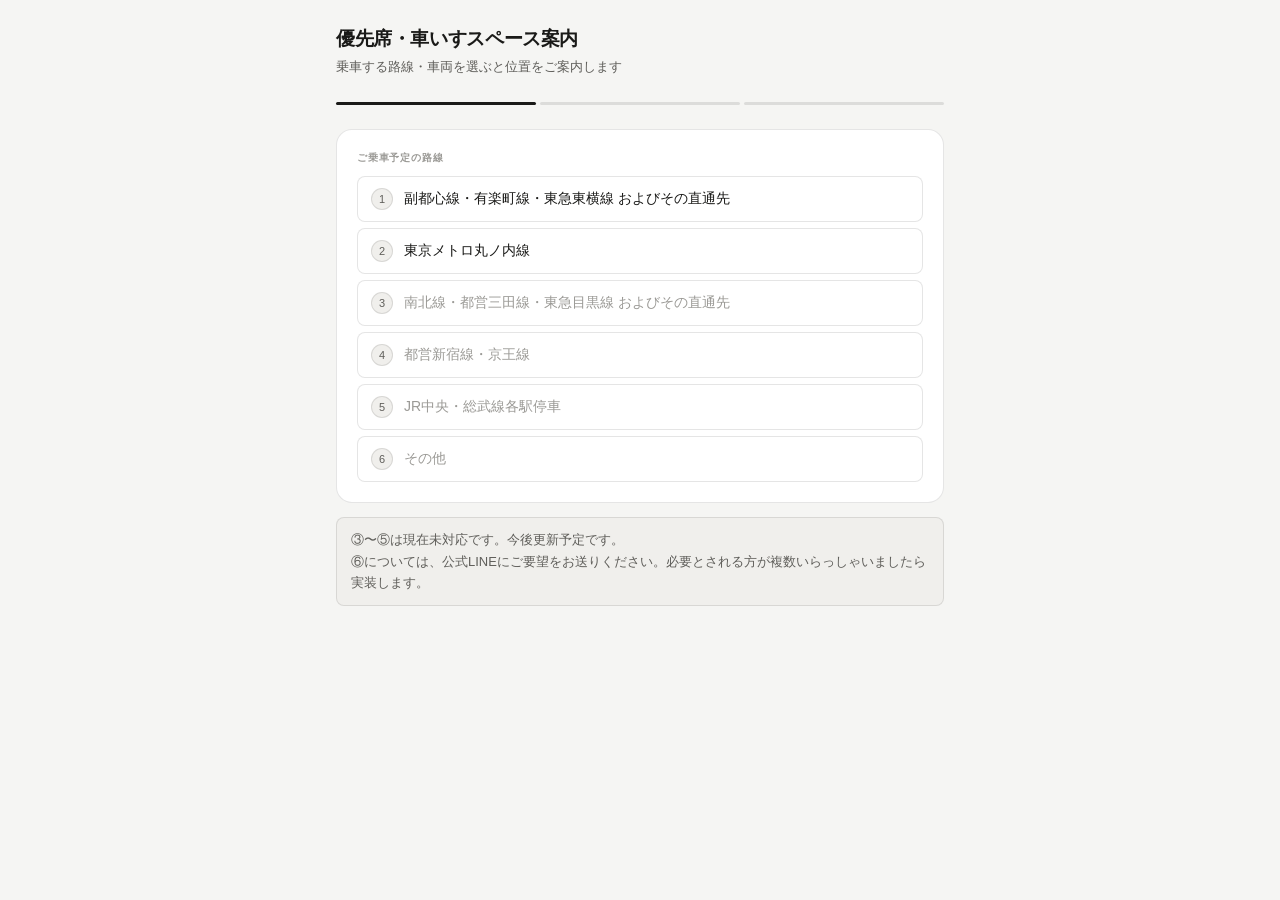
==== commit 3e28d364: "Update index.html" ====
--- a/index.html
+++ b/index.html
@@ -16,7 +16,12 @@
     <div id="content"></div>
   </div>
 
+  <!-- 左下・右下ナビゲーション -->
+  <button class="nav-fixed" id="navBack" style="visibility:hidden">‹</button>
+  <button class="nav-fixed" id="navFwd"  style="visibility:hidden">›</button>
+
   <script src="data.js"></script>
+  <script src="diagram.js"></script>
   <script src="app.js"></script>
 </body>
 </html>
--- a/style.css
+++ b/style.css
@@ -0,0 +1,406 @@
+/* ── リセット・ベース ─────────────────────────────────── */
+*, *::before, *::after {
+  box-sizing: border-box;
+  margin: 0;
+  padding: 0;
+}
+
+:root {
+  --bg:       #f5f5f3;
+  --surface:  #ffffff;
+  --surface2: #f0efec;
+  --border:   rgba(0,0,0,0.10);
+  --border2:  rgba(0,0,0,0.18);
+  --text:     #1a1a18;
+  --text2:    #5f5e5a;
+  --text3:    #9b9a96;
+  --radius-sm: 8px;
+  --radius-md: 12px;
+  --radius-lg: 16px;
+
+  /* アクセントカラー */
+  --green:       #1D9E75;
+  --green-light: #9FE1CB;
+  --blue:        #185FA5;
+  --blue-light:  #B5D4F4;
+  --amber:       #BA7517;
+  --amber-light: #FAC775;
+
+  /* 断面図 */
+  --car-base:   #e8e7e2;
+  --car-border: #c8c7c2;
+}
+
+@media (prefers-color-scheme: dark) {
+  :root {
+    --bg:       #1c1c1a;
+    --surface:  #2a2a28;
+    --surface2: #333330;
+    --border:   rgba(255,255,255,0.10);
+    --border2:  rgba(255,255,255,0.18);
+    --text:     #f0efec;
+    --text2:    #a8a7a2;
+    --text3:    #6a6966;
+    --car-base:   #3a3a38;
+    --car-border: #555553;
+  }
+}
+
+body {
+  font-family: 'Hiragino Sans', 'Noto Sans JP', sans-serif;
+  background: var(--bg);
+  color: var(--text);
+  min-height: 100vh;
+  font-size: 15px;
+  line-height: 1.6;
+}
+
+/* ── レイアウト ──────────────────────────────────────── */
+.app {
+  max-width: 640px;
+  margin: 0 auto;
+  padding: 1.5rem 1rem 4rem;
+}
+
+/* ── ヘッダー ─────────────────────────────────────────── */
+.header {
+  margin-bottom: 1.5rem;
+}
+.header h1 {
+  font-size: 19px;
+  font-weight: 600;
+  letter-spacing: -0.02em;
+  color: var(--text);
+  margin-bottom: 3px;
+}
+.header p {
+  font-size: 13px;
+  color: var(--text2);
+}
+
+/* ── ステップバー ────────────────────────────────────── */
+.step-bar {
+  display: flex;
+  gap: 4px;
+  margin-bottom: 1.5rem;
+}
+.step-seg {
+  height: 3px;
+  flex: 1;
+  border-radius: 2px;
+  background: var(--border);
+  transition: background 0.3s;
+}
+.step-seg.done   { background: var(--text2); }
+.step-seg.active { background: var(--text);  }
+
+/* ── カード ──────────────────────────────────────────── */
+.card {
+  background: var(--surface);
+  border: 0.5px solid var(--border);
+  border-radius: var(--radius-lg);
+  padding: 1.25rem;
+  margin-bottom: 0.875rem;
+  animation: fadeUp 0.18s ease both;
+}
+
+@keyframes fadeUp {
+  from { opacity: 0; transform: translateY(8px); }
+  to   { opacity: 1; transform: translateY(0);   }
+}
+
+.sec-label {
+  font-size: 10px;
+  font-weight: 600;
+  color: var(--text3);
+  letter-spacing: 0.08em;
+  text-transform: uppercase;
+  margin-bottom: 10px;
+}
+
+/* ── 選択肢ボタン ────────────────────────────────────── */
+.opt-btn {
+  display: flex;
+  align-items: center;
+  gap: 11px;
+  width: 100%;
+  padding: 11px 13px;
+  border: 0.5px solid var(--border);
+  border-radius: var(--radius-sm);
+  background: var(--surface);
+  color: var(--text);
+  font-size: 14px;
+  font-family: inherit;
+  cursor: pointer;
+  text-align: left;
+  transition: background 0.12s, border-color 0.12s;
+  margin-bottom: 6px;
+}
+.opt-btn:last-child { margin-bottom: 0; }
+.opt-btn:hover      { background: var(--surface2); border-color: var(--border2); }
+.opt-btn:active     { transform: scale(0.99); }
+.opt-btn.muted      { color: var(--text3); cursor: default; }
+.opt-btn.muted:hover { background: var(--surface); border-color: var(--border); }
+
+.num-badge {
+  width: 22px;
+  height: 22px;
+  border-radius: 50%;
+  background: var(--surface2);
+  border: 0.5px solid var(--border);
+  display: flex;
+  align-items: center;
+  justify-content: center;
+  font-size: 11px;
+  color: var(--text2);
+  flex-shrink: 0;
+}
+
+.color-dot {
+  width: 11px;
+  height: 11px;
+  border-radius: 50%;
+  border: 0.5px solid var(--border2);
+  flex-shrink: 0;
+}
+
+/* ── 通知バナー ──────────────────────────────────────── */
+.notice {
+  background: var(--surface2);
+  border: 0.5px solid var(--border);
+  border-radius: var(--radius-sm);
+  padding: 11px 14px;
+  font-size: 13px;
+  color: var(--text2);
+  line-height: 1.65;
+  margin-top: 6px;
+  animation: fadeUp 0.18s ease both;
+}
+
+/* ── 戻るボタン ──────────────────────────────────────── */
+.back-btn {
+  background: none;
+  border: none;
+  color: var(--text3);
+  font-size: 13px;
+  font-family: inherit;
+  cursor: pointer;
+  padding: 0 0 12px;
+  display: flex;
+  align-items: center;
+  gap: 4px;
+  transition: color 0.12s;
+}
+.back-btn:hover { color: var(--text); }
+
+/* ── 数字入力 ─────────────────────────────────────────── */
+.digit-row {
+  display: flex;
+  gap: 6px;
+  margin-bottom: 1rem;
+}
+
+.digit-box {
+  width: 46px;
+  height: 54px;
+  border: 0.5px solid var(--border);
+  border-radius: var(--radius-sm);
+  background: var(--surface);
+  display: flex;
+  align-items: center;
+  justify-content: center;
+  font-size: 21px;
+  font-weight: 600;
+  color: var(--text);
+  position: relative;
+  flex-shrink: 0;
+  transition: border-color 0.15s, background 0.15s;
+}
+.digit-box.active { border-color: var(--text2); border-width: 1.5px; }
+.digit-box.filled { background: var(--surface2); }
+
+.digit-label {
+  font-size: 9px;
+  color: var(--text3);
+  position: absolute;
+  bottom: 4px;
+  left: 0;
+  right: 0;
+  text-align: center;
+}
+
+/* ── テンキー ─────────────────────────────────────────── */
+.keypad {
+  display: grid;
+  grid-template-columns: repeat(6, 1fr);
+  gap: 5px;
+  margin-bottom: 10px;
+}
+
+.key-btn {
+  padding: 11px 4px;
+  border: 0.5px solid var(--border);
+  border-radius: var(--radius-sm);
+  background: var(--surface);
+  color: var(--text);
+  font-size: 15px;
+  font-family: inherit;
+  cursor: pointer;
+  text-align: center;
+  transition: background 0.1s;
+  user-select: none;
+}
+.key-btn:hover    { background: var(--surface2); }
+.key-btn:active   { transform: scale(0.94); }
+.key-btn.del      { font-size: 13px; color: var(--text2); }
+.key-btn.disabled { opacity: 0.2; pointer-events: none; }
+
+/* ── 候補リスト ──────────────────────────────────────── */
+.cand-list { margin-top: 8px; }
+
+.cand-item {
+  font-size: 13px;
+  color: var(--text2);
+  padding: 5px 0;
+  border-bottom: 0.5px solid var(--border);
+  display: flex;
+  align-items: center;
+  gap: 8px;
+}
+.cand-item:last-child { border-bottom: none; }
+
+.cand-dot {
+  width: 5px;
+  height: 5px;
+  border-radius: 50%;
+  background: var(--border2);
+  flex-shrink: 0;
+}
+
+/* ── 結果カード ──────────────────────────────────────── */
+.result-card {
+  background: var(--surface);
+  border: 0.5px solid var(--border);
+  border-radius: var(--radius-lg);
+  padding: 1.25rem;
+  animation: fadeUp 0.2s ease both;
+}
+
+.train-name {
+  font-size: 18px;
+  font-weight: 600;
+  letter-spacing: -0.01em;
+  margin-bottom: 3px;
+}
+
+.train-meta {
+  font-size: 12px;
+  color: var(--text2);
+  margin-bottom: 1.1rem;
+}
+
+.badge {
+  display: inline-block;
+  font-size: 11px;
+  padding: 2px 8px;
+  border-radius: var(--radius-sm);
+  margin-left: 6px;
+  background: var(--surface2);
+  color: var(--text2);
+  border: 0.5px solid var(--border);
+  font-weight: 400;
+  vertical-align: middle;
+}
+
+.divider {
+  border: none;
+  border-top: 0.5px solid var(--border);
+  margin: 1rem 0;
+}
+
+.info-block { margin-bottom: 1rem; }
+
+.info-label {
+  font-size: 10px;
+  font-weight: 600;
+  color: var(--text3);
+  margin-bottom: 6px;
+  letter-spacing: 0.07em;
+  text-transform: uppercase;
+}
+
+.info-value {
+  font-size: 14px;
+  color: var(--text);
+  line-height: 1.65;
+}
+.info-value.pending {
+  color: var(--text3);
+  font-style: italic;
+}
+
+.reset-btn {
+  margin-top: 1rem;
+  padding: 10px 20px;
+  border: 0.5px solid var(--border2);
+  border-radius: var(--radius-sm);
+  background: var(--surface);
+  color: var(--text);
+  font-size: 14px;
+  font-family: inherit;
+  cursor: pointer;
+  transition: background 0.12s;
+}
+.reset-btn:hover { background: var(--surface2); }
+
+/* ── 断面図 ───────────────────────────────────────────── */
+.diagram-wrap {
+  overflow-x: auto;
+  padding: 4px 0 8px;
+  margin-bottom: 4px;
+}
+
+.direction-row {
+  display: flex;
+  justify-content: space-between;
+  font-size: 11px;
+  color: var(--text2);
+  margin-bottom: 6px;
+  gap: 8px;
+}
+
+.dir-label {
+  display: flex;
+  align-items: center;
+  gap: 4px;
+  line-height: 1.3;
+}
+.dir-label.right {
+  text-align: right;
+  flex-direction: row-reverse;
+}
+
+/* ── 凡例 ─────────────────────────────────────────────── */
+.legend {
+  display: flex;
+  flex-wrap: wrap;
+  gap: 10px 16px;
+  margin-top: 10px;
+  padding-top: 10px;
+  border-top: 0.5px solid var(--border);
+}
+
+.legend-item {
+  display: flex;
+  align-items: center;
+  gap: 6px;
+  font-size: 12px;
+  color: var(--text2);
+}
+
+.legend-swatch {
+  width: 14px;
+  height: 14px;
+  border-radius: 3px;
+  flex-shrink: 0;
+}
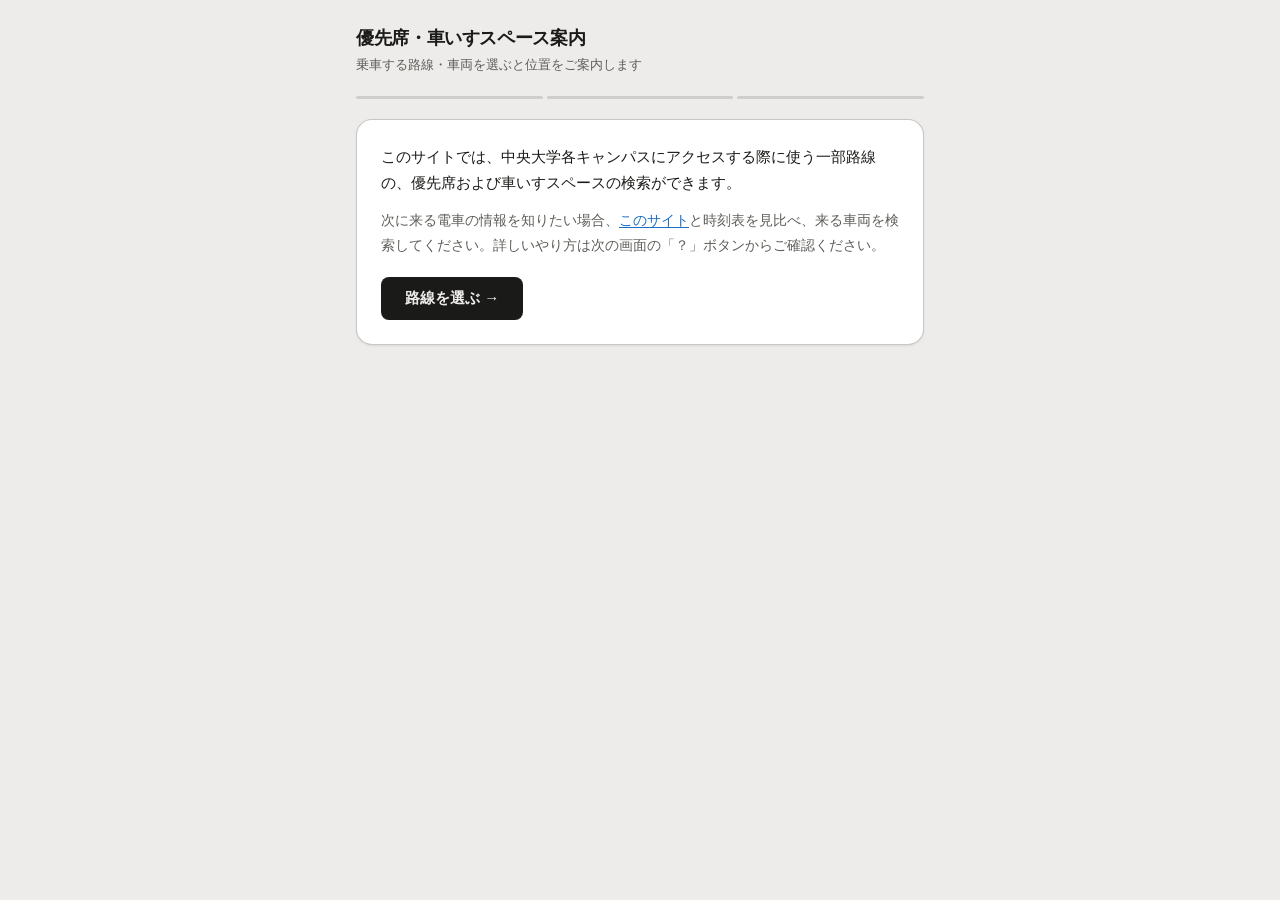
==== commit 4dd59e33: "Update index.html" ====
--- a/index.html
+++ b/index.html
@@ -16,8 +16,8 @@
     <div id="content"></div>
   </div>
 
-  <!-- 左下・右下ナビゲーション -->
   <button class="nav-fixed" id="navBack" style="visibility:hidden">‹</button>
+  <button class="nav-fixed" id="navTop"  style="visibility:hidden">TOP</button>
   <button class="nav-fixed" id="navFwd"  style="visibility:hidden">›</button>
 
   <script src="data.js"></script>
--- a/style.css
+++ b/style.css
@@ -1,43 +1,28 @@
-/* ── リセット・ベース ─────────────────────────────────── */
-*, *::before, *::after {
-  box-sizing: border-box;
-  margin: 0;
-  padding: 0;
-}
+/* ── リセット ────────────────────────────────────────── */
+*, *::before, *::after { box-sizing: border-box; margin: 0; padding: 0; }
 
 :root {
-  --bg:       #f5f5f3;
+  --bg:       #eeecea;
   --surface:  #ffffff;
-  --surface2: #f0efec;
-  --border:   rgba(0,0,0,0.10);
-  --border2:  rgba(0,0,0,0.18);
+  --surface2: #e4e2df;
+  --border:   rgba(0,0,0,0.13);
+  --border2:  rgba(0,0,0,0.22);
   --text:     #1a1a18;
   --text2:    #5f5e5a;
   --text3:    #9b9a96;
   --radius-sm: 8px;
   --radius-md: 12px;
   --radius-lg: 16px;
-
-  /* アクセントカラー */
-  --green:       #1D9E75;
-  --green-light: #9FE1CB;
-  --blue:        #185FA5;
-  --blue-light:  #B5D4F4;
-  --amber:       #BA7517;
-  --amber-light: #FAC775;
-
-  /* 断面図 */
-  --car-base:   #e8e7e2;
-  --car-border: #c8c7c2;
-}
-
+  --car-base:   #dddbd6;
+  --car-border: #b8b6b0;
+}
 @media (prefers-color-scheme: dark) {
   :root {
     --bg:       #1c1c1a;
-    --surface:  #2a2a28;
-    --surface2: #333330;
-    --border:   rgba(255,255,255,0.10);
-    --border2:  rgba(255,255,255,0.18);
+    --surface:  #2e2e2c;
+    --surface2: #3a3a38;
+    --border:   rgba(255,255,255,0.12);
+    --border2:  rgba(255,255,255,0.22);
     --text:     #f0efec;
     --text2:    #a8a7a2;
     --text3:    #6a6966;
@@ -46,6 +31,7 @@
   }
 }
 
+/* ── ベース ──────────────────────────────────────────── */
 body {
   font-family: 'Hiragino Sans', 'Noto Sans JP', sans-serif;
   background: var(--bg);
@@ -55,62 +41,52 @@
   line-height: 1.6;
 }
 
-/* ── レイアウト ──────────────────────────────────────── */
 .app {
-  max-width: 640px;
+  max-width: 600px;
   margin: 0 auto;
-  padding: 1.5rem 1rem 4rem;
+  padding: 1.5rem 1rem 5rem;
+  position: relative;
 }
 
 /* ── ヘッダー ─────────────────────────────────────────── */
-.header {
-  margin-bottom: 1.5rem;
-}
+.header { margin-bottom: 1.25rem; }
 .header h1 {
-  font-size: 19px;
+  font-size: 18px;
   font-weight: 600;
   letter-spacing: -0.02em;
-  color: var(--text);
-  margin-bottom: 3px;
-}
-.header p {
-  font-size: 13px;
-  color: var(--text2);
-}
+  margin-bottom: 2px;
+}
+.header p { font-size: 13px; color: var(--text2); }
 
 /* ── ステップバー ────────────────────────────────────── */
-.step-bar {
-  display: flex;
-  gap: 4px;
-  margin-bottom: 1.5rem;
-}
+.step-bar { display: flex; gap: 4px; margin-bottom: 1.25rem; }
 .step-seg {
-  height: 3px;
-  flex: 1;
-  border-radius: 2px;
+  height: 3px; flex: 1; border-radius: 2px;
   background: var(--border);
   transition: background 0.3s;
 }
 .step-seg.done   { background: var(--text2); }
-.step-seg.active { background: var(--text);  }
+.step-seg.active { background: var(--text); }
 
 /* ── カード ──────────────────────────────────────────── */
 .card {
   background: var(--surface);
-  border: 0.5px solid var(--border);
+  border: 1px solid var(--border2);
   border-radius: var(--radius-lg);
   padding: 1.25rem;
   margin-bottom: 0.875rem;
-  animation: fadeUp 0.18s ease both;
-}
-
+  animation: fadeUp 0.16s ease both;
+  box-shadow: 0 1px 3px rgba(0,0,0,0.07);
+}
 @keyframes fadeUp {
-  from { opacity: 0; transform: translateY(8px); }
-  to   { opacity: 1; transform: translateY(0);   }
-}
+  from { opacity: 0; transform: translateY(6px); }
+  to   { opacity: 1; transform: translateY(0); }
+}
+
+.welcome-card { padding: 1.5rem; }
 
 .sec-label {
-  font-size: 10px;
+  font-size: 11px;
   font-weight: 600;
   color: var(--text3);
   letter-spacing: 0.08em;
@@ -122,285 +98,238 @@
 .opt-btn {
   display: flex;
   align-items: center;
-  gap: 11px;
+  gap: 10px;
   width: 100%;
-  padding: 11px 13px;
-  border: 0.5px solid var(--border);
-  border-radius: var(--radius-sm);
-  background: var(--surface);
+  padding: 13px 14px;
+  border: 1px solid var(--border2);
+  border-radius: var(--radius-sm);
+  background: var(--surface2);
   color: var(--text);
-  font-size: 14px;
+  font-size: 15px;
   font-family: inherit;
   cursor: pointer;
   text-align: left;
-  transition: background 0.12s, border-color 0.12s;
-  margin-bottom: 6px;
+  text-decoration: none;
+  transition: background 0.12s, border-color 0.12s, transform 0.08s;
+  margin-bottom: 7px;
 }
 .opt-btn:last-child { margin-bottom: 0; }
-.opt-btn:hover      { background: var(--surface2); border-color: var(--border2); }
-.opt-btn:active     { transform: scale(0.99); }
-.opt-btn.muted      { color: var(--text3); cursor: default; }
-.opt-btn.muted:hover { background: var(--surface); border-color: var(--border); }
+.opt-btn:hover  { background: #d8d6d2; border-color: var(--border2); }
+@media (prefers-color-scheme: dark) {
+  .opt-btn:hover { background: #484846; }
+}
+.opt-btn:active { transform: scale(0.99); }
+.opt-btn.muted  { color: var(--text3); cursor: default; background: var(--surface); }
+.opt-btn.muted:hover { background: var(--surface); }
 
 .num-badge {
-  width: 22px;
-  height: 22px;
+  width: 24px; height: 24px;
   border-radius: 50%;
-  background: var(--surface2);
-  border: 0.5px solid var(--border);
-  display: flex;
-  align-items: center;
-  justify-content: center;
-  font-size: 11px;
+  background: var(--surface);
+  border: 1px solid var(--border2);
+  display: flex; align-items: center; justify-content: center;
+  font-size: 12px; color: var(--text2);
+  flex-shrink: 0;
+}
+
+.color-dot {
+  width: 12px; height: 12px;
+  border-radius: 50%;
+  border: 1px solid var(--border2);
+  flex-shrink: 0;
+}
+
+/* ── プライマリボタン ────────────────────────────────── */
+.primary-btn {
+  display: inline-block;
+  padding: 12px 24px;
+  border: none;
+  border-radius: var(--radius-sm);
+  background: var(--text);
+  color: var(--bg);
+  font-size: 15px;
+  font-family: inherit;
+  font-weight: 600;
+  cursor: pointer;
+  transition: opacity 0.12s;
+}
+.primary-btn:hover { opacity: 0.85; }
+
+/* ── アイコンボタン（？） ────────────────────────────── */
+.icon-btn {
+  width: 32px; height: 32px;
+  border-radius: 50%;
+  border: 1px solid var(--border2);
+  background: var(--surface);
   color: var(--text2);
+  font-size: 14px;
+  font-weight: 600;
+  cursor: pointer;
+  display: flex; align-items: center; justify-content: center;
   flex-shrink: 0;
-}
-
-.color-dot {
-  width: 11px;
-  height: 11px;
-  border-radius: 50%;
-  border: 0.5px solid var(--border2);
-  flex-shrink: 0;
-}
-
-/* ── 通知バナー ──────────────────────────────────────── */
+  transition: background 0.12s;
+}
+.icon-btn:hover { background: var(--surface2); }
+
+/* ── 通知 ─────────────────────────────────────────────── */
 .notice {
-  background: var(--surface2);
-  border: 0.5px solid var(--border);
+  background: var(--surface);
+  border: 1px solid var(--border);
   border-radius: var(--radius-sm);
   padding: 11px 14px;
   font-size: 13px;
   color: var(--text2);
   line-height: 1.65;
   margin-top: 6px;
-  animation: fadeUp 0.18s ease both;
-}
-
-/* ── 戻るボタン ──────────────────────────────────────── */
-.back-btn {
-  background: none;
-  border: none;
-  color: var(--text3);
+}
+
+/* ── サービス注記 ────────────────────────────────────── */
+.service-note {
+  background: #FFF8E1;
+  border: 1px solid #F9A825;
+  border-radius: var(--radius-sm);
+  padding: 10px 13px;
   font-size: 13px;
-  font-family: inherit;
-  cursor: pointer;
-  padding: 0 0 12px;
-  display: flex;
-  align-items: center;
-  gap: 4px;
-  transition: color 0.12s;
-}
-.back-btn:hover { color: var(--text); }
+  color: #5D4000;
+  line-height: 1.65;
+  margin-bottom: 10px;
+}
+@media (prefers-color-scheme: dark) {
+  .service-note { background: #3A2E00; border-color: #A07000; color: #F5D060; }
+}
+
+/* ── リンク ──────────────────────────────────────────── */
+.link {
+  color: #1A6FC4;
+  text-decoration: underline;
+  text-underline-offset: 2px;
+}
+@media (prefers-color-scheme: dark) {
+  .link { color: #6AAFE6; }
+}
 
 /* ── 数字入力 ─────────────────────────────────────────── */
-.digit-row {
-  display: flex;
-  gap: 6px;
-  margin-bottom: 1rem;
-}
-
+.digit-row { display: flex; gap: 8px; margin-bottom: 1rem; }
 .digit-box {
-  width: 46px;
-  height: 54px;
-  border: 0.5px solid var(--border);
-  border-radius: var(--radius-sm);
-  background: var(--surface);
-  display: flex;
-  align-items: center;
-  justify-content: center;
-  font-size: 21px;
-  font-weight: 600;
+  width: 58px; height: 62px;
+  border: 1.5px solid var(--border2);
+  border-radius: var(--radius-sm);
+  background: var(--surface);
+  display: flex; align-items: center; justify-content: center;
+  font-size: 24px; font-weight: 600;
   color: var(--text);
-  position: relative;
-  flex-shrink: 0;
+  position: relative; flex-shrink: 0;
   transition: border-color 0.15s, background 0.15s;
 }
-.digit-box.active { border-color: var(--text2); border-width: 1.5px; }
+.digit-box.active { border-color: var(--text); border-width: 2px; }
 .digit-box.filled { background: var(--surface2); }
-
 .digit-label {
-  font-size: 9px;
-  color: var(--text3);
-  position: absolute;
-  bottom: 4px;
-  left: 0;
-  right: 0;
-  text-align: center;
+  font-size: 10px; color: var(--text3);
+  position: absolute; bottom: 4px; left: 0; right: 0; text-align: center;
 }
 
 /* ── テンキー ─────────────────────────────────────────── */
-.keypad {
-  display: grid;
-  grid-template-columns: repeat(6, 1fr);
-  gap: 5px;
-  margin-bottom: 10px;
-}
-
+.keypad { display: grid; grid-template-columns: repeat(6,1fr); gap: 6px; margin-bottom: 10px; }
 .key-btn {
-  padding: 11px 4px;
-  border: 0.5px solid var(--border);
-  border-radius: var(--radius-sm);
-  background: var(--surface);
+  padding: 14px 4px;
+  border: 1px solid var(--border2);
+  border-radius: var(--radius-sm);
+  background: var(--surface2);
   color: var(--text);
-  font-size: 15px;
-  font-family: inherit;
-  cursor: pointer;
-  text-align: center;
+  font-size: 17px; font-family: inherit;
+  cursor: pointer; text-align: center;
   transition: background 0.1s;
   user-select: none;
 }
-.key-btn:hover    { background: var(--surface2); }
-.key-btn:active   { transform: scale(0.94); }
-.key-btn.del      { font-size: 13px; color: var(--text2); }
+.key-btn:hover  { background: #d0ceca; }
+@media (prefers-color-scheme: dark) { .key-btn:hover { background: #484846; } }
+.key-btn:active { transform: scale(0.93); }
+.key-btn.del    { font-size: 15px; color: var(--text2); }
 .key-btn.disabled { opacity: 0.2; pointer-events: none; }
-
-/* ── 候補リスト ──────────────────────────────────────── */
-.cand-list { margin-top: 8px; }
-
-.cand-item {
-  font-size: 13px;
-  color: var(--text2);
-  padding: 5px 0;
-  border-bottom: 0.5px solid var(--border);
-  display: flex;
-  align-items: center;
-  gap: 8px;
-}
-.cand-item:last-child { border-bottom: none; }
-
-.cand-dot {
-  width: 5px;
-  height: 5px;
-  border-radius: 50%;
-  background: var(--border2);
-  flex-shrink: 0;
-}
 
 /* ── 結果カード ──────────────────────────────────────── */
 .result-card {
   background: var(--surface);
-  border: 0.5px solid var(--border);
+  border: 1px solid var(--border2);
   border-radius: var(--radius-lg);
   padding: 1.25rem;
-  animation: fadeUp 0.2s ease both;
-}
-
-.train-name {
-  font-size: 18px;
-  font-weight: 600;
-  letter-spacing: -0.01em;
-  margin-bottom: 3px;
-}
-
-.train-meta {
-  font-size: 12px;
-  color: var(--text2);
-  margin-bottom: 1.1rem;
-}
+  box-shadow: 0 1px 3px rgba(0,0,0,0.07);
+  animation: fadeUp 0.18s ease both;
+}
+
+.train-name { font-size: 18px; font-weight: 600; letter-spacing: -0.01em; margin-bottom: 3px; }
+.train-meta { font-size: 13px; color: var(--text2); margin-bottom: 0.75rem; }
 
 .badge {
-  display: inline-block;
-  font-size: 11px;
-  padding: 2px 8px;
-  border-radius: var(--radius-sm);
-  margin-left: 6px;
+  display: inline-block; font-size: 12px;
+  padding: 2px 9px; border-radius: 20px;
+  margin-left: 7px;
   background: var(--surface2);
   color: var(--text2);
-  border: 0.5px solid var(--border);
-  font-weight: 400;
-  vertical-align: middle;
-}
-
-.divider {
-  border: none;
-  border-top: 0.5px solid var(--border);
-  margin: 1rem 0;
-}
+  border: 1px solid var(--border);
+  font-weight: 400; vertical-align: middle;
+}
+
+.divider { border: none; border-top: 1px solid var(--border); margin: 1rem 0; }
 
 .info-block { margin-bottom: 1rem; }
-
 .info-label {
-  font-size: 10px;
-  font-weight: 600;
-  color: var(--text3);
-  margin-bottom: 6px;
-  letter-spacing: 0.07em;
-  text-transform: uppercase;
-}
-
-.info-value {
-  font-size: 14px;
-  color: var(--text);
-  line-height: 1.65;
-}
-.info-value.pending {
-  color: var(--text3);
-  font-style: italic;
-}
-
-.reset-btn {
-  margin-top: 1rem;
-  padding: 10px 20px;
-  border: 0.5px solid var(--border2);
-  border-radius: var(--radius-sm);
-  background: var(--surface);
-  color: var(--text);
-  font-size: 14px;
-  font-family: inherit;
-  cursor: pointer;
-  transition: background 0.12s;
-}
-.reset-btn:hover { background: var(--surface2); }
-
-/* ── 断面図 ───────────────────────────────────────────── */
+  font-size: 11px; font-weight: 600;
+  color: var(--text3); margin-bottom: 5px;
+  letter-spacing: 0.07em; text-transform: uppercase;
+}
+.info-value { font-size: 14px; color: var(--text); line-height: 1.65; }
+.info-value.pending { color: var(--text3); font-style: italic; }
+
+/* ── 断面図エリア ────────────────────────────────────── */
 .diagram-wrap {
   overflow-x: auto;
   padding: 4px 0 8px;
+  -webkit-overflow-scrolling: touch;
+}
+
+.direction-row {
+  display: flex; justify-content: space-between;
+  font-size: 12px; color: var(--text2);
+  margin-bottom: 4px; gap: 8px;
+}
+.dir-label { display: flex; flex-direction: column; line-height: 1.4; }
+.dir-label.right { text-align: right; align-items: flex-end; }
+.dir-sub { font-size: 11px; color: var(--text3); }
+
+.side-label-row {
+  display: flex; justify-content: space-between;
+  font-size: 11px; color: var(--text3);
   margin-bottom: 4px;
 }
-
-.direction-row {
-  display: flex;
-  justify-content: space-between;
-  font-size: 11px;
-  color: var(--text2);
-  margin-bottom: 6px;
-  gap: 8px;
-}
-
-.dir-label {
-  display: flex;
-  align-items: center;
-  gap: 4px;
-  line-height: 1.3;
-}
-.dir-label.right {
-  text-align: right;
-  flex-direction: row-reverse;
-}
+.side-label.right { text-align: right; }
 
 /* ── 凡例 ─────────────────────────────────────────────── */
 .legend {
-  display: flex;
-  flex-wrap: wrap;
-  gap: 10px 16px;
-  margin-top: 10px;
+  display: flex; flex-wrap: wrap;
+  gap: 8px 14px; margin-top: 10px;
   padding-top: 10px;
-  border-top: 0.5px solid var(--border);
-}
-
-.legend-item {
-  display: flex;
-  align-items: center;
-  gap: 6px;
-  font-size: 12px;
+  border-top: 1px solid var(--border);
+}
+.legend-item { display: flex; align-items: center; gap: 6px; font-size: 13px; color: var(--text2); }
+.legend-swatch { width: 14px; height: 14px; border-radius: 3px; flex-shrink: 0; }
+
+/* ── ナビゲーションボタン（左下・右下）─────────────────── */
+.nav-fixed {
+  position: fixed;
+  bottom: 1.5rem;
+  display: flex; align-items: center; justify-content: center;
+  width: 44px; height: 44px;
+  border-radius: 50%;
+  background: var(--surface);
+  border: 1px solid var(--border2);
   color: var(--text2);
-}
-
-.legend-swatch {
-  width: 14px;
-  height: 14px;
-  border-radius: 3px;
-  flex-shrink: 0;
-}
+  font-size: 20px;
+  cursor: pointer;
+  box-shadow: 0 2px 8px rgba(0,0,0,0.12);
+  transition: background 0.12s, opacity 0.2s;
+  z-index: 100;
+}
+.nav-fixed:hover { background: var(--surface2); }
+#navBack { left: 1rem; }
+#navFwd  { right: 1rem; }
